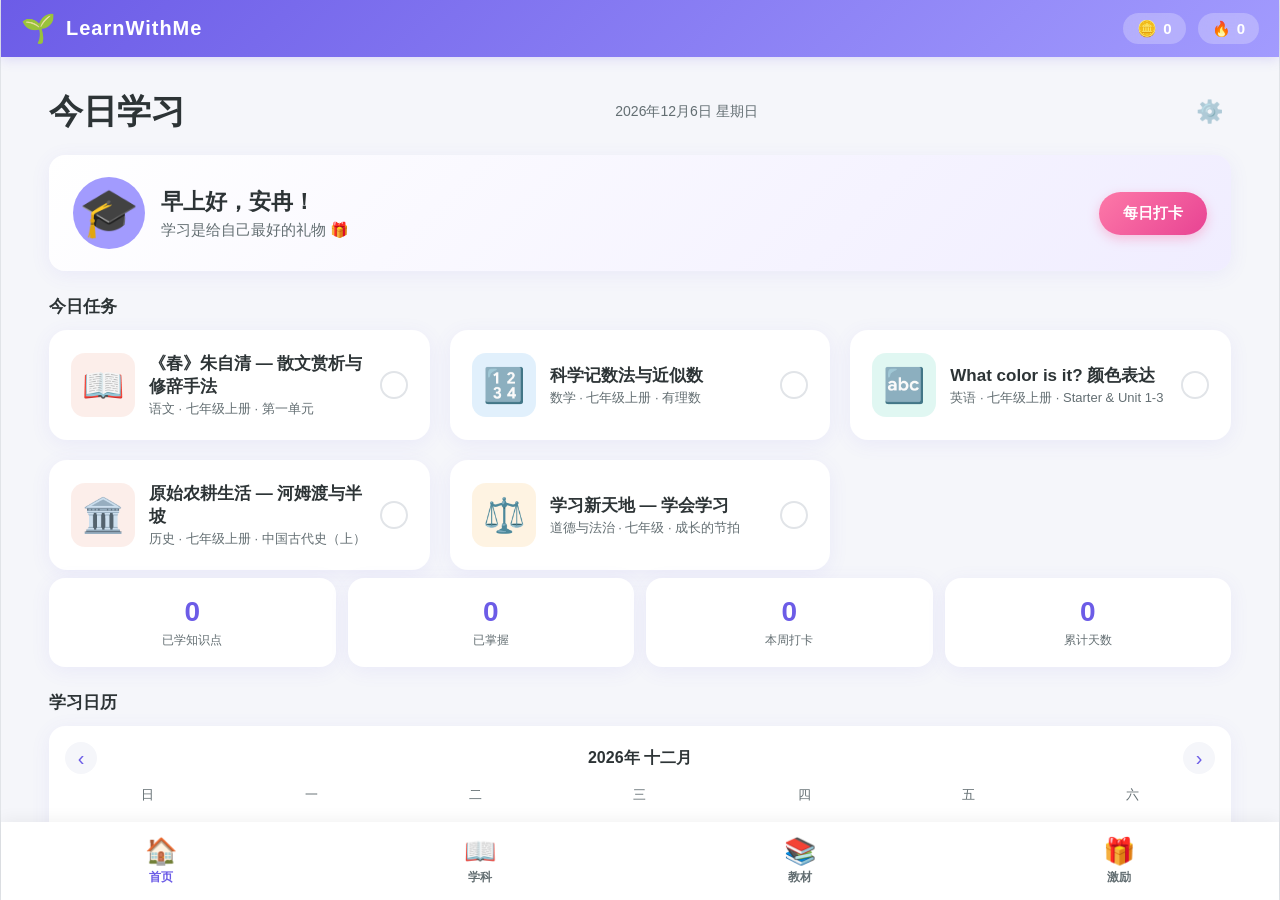
==== LearnWithMe-old/index.html @ 3768fee3 "feat: 复制 LearnWithMe-old 项目内容 Co-authored-by: traeagent <traeagent@users.noreply.github.com>" ====
<!DOCTYPE html>
<html lang="zh-CN">
<head>
  <meta charset="UTF-8">
  <meta name="viewport" content="width=device-width, initial-scale=1.0, maximum-scale=1.0, user-scalable=no, viewport-fit=cover">
  <meta name="apple-mobile-web-app-capable" content="yes">
  <meta name="apple-mobile-web-app-status-bar-style" content="default">
  <meta name="apple-mobile-web-app-title" content="LearnWithMe">
  <meta name="theme-color" content="#6C5CE7">
  <link rel="manifest" href="manifest.json">
  <link rel="apple-touch-icon" href="icons/icon-192.png">
  <link rel="icon" href="icons/icon-192.png">
  <title>LearnWithMe</title>
  <link rel="stylesheet" href="css/style.css?v=20260909k">
  <!-- PDF.js for textbook PDF processing（本地化，支持 iPad 离线运行）-->
  <script src="libs/pdf.min.js"></script>
  <!-- pdf-lib for adding bookmarks to PDFs -->
  <script src="libs/pdf-lib.min.js"></script>
</head>
<body>
  <div id="app">
    <!-- Top Status Bar -->
    <header class="topbar">
      <div class="topbar-left">
        <div class="app-logo">🌱</div>
        <div class="app-title">LearnWithMe</div>
      </div>
      <div class="topbar-right">
        <div class="points-badge" id="pointsBadge" title="当前积分">
          <span class="coin-icon">🪙</span>
          <span id="pointsValue">0</span>
        </div>
        <div class="streak-badge" id="streakBadge" title="连续打卡天数">
          <span>🔥</span>
          <span id="streakValue">0</span>
        </div>
      </div>
    </header>

    <!-- Main Content -->
    <main class="content">
      <!-- ===== Dashboard Page ===== -->
      <section class="page active" id="page-dashboard">
        <div class="page-header">
          <h1>今日学习</h1>
          <div class="date-text" id="todayDate"></div>
          <button class="header-settings-btn" onclick="navigate('settings')" title="设置">⚙️</button>
        </div>

        <!-- Greeting & daily quote -->
        <div class="greeting-card">
          <div class="greeting-avatar">🎓</div>
          <div class="greeting-text">
            <div class="greeting-title" id="greetingTitle">早上好，安冉！</div>
            <div class="greeting-sub" id="dailyQuote">今天也要加油哦～</div>
          </div>
          <button class="btn-checkin" id="btnDailyCheckin">每日打卡</button>
        </div>

        <!-- Today's tasks -->
        <div class="section-title">今日任务</div>
        <div class="tasks-grid" id="todayTasks"></div>

        <!-- Stats row -->
        <div class="stats-row">
          <div class="stat-card">
            <div class="stat-num" id="statLearned">0</div>
            <div class="stat-label">已学知识点</div>
          </div>
          <div class="stat-card">
            <div class="stat-num" id="statMastered">0</div>
            <div class="stat-label">已掌握</div>
          </div>
          <div class="stat-card">
            <div class="stat-num" id="statThisWeek">0</div>
            <div class="stat-label">本周打卡</div>
          </div>
          <div class="stat-card">
            <div class="stat-num" id="statDays">0</div>
            <div class="stat-label">累计天数</div>
          </div>
        </div>

        <!-- Calendar -->
        <div class="section-title">学习日历</div>
        <div class="calendar-card">
          <div class="calendar-header">
            <button class="cal-nav" id="calPrev">‹</button>
            <div class="cal-title" id="calTitle"></div>
            <button class="cal-nav" id="calNext">›</button>
          </div>
          <div class="calendar-weekdays">
            <div>日</div><div>一</div><div>二</div><div>三</div><div>四</div><div>五</div><div>六</div>
          </div>
          <div class="calendar-grid" id="calendarGrid"></div>
        </div>
      </section>

      <!-- ===== Subjects Page ===== -->
      <section class="page" id="page-subjects">
        <div class="page-header">
          <h1>学科学习</h1>
          <div class="page-sub">人教版 · 初中</div>
        </div>
        <div class="subjects-grid" id="subjectsGrid"></div>
      </section>

      <!-- ===== Subject Detail Page ===== -->
      <section class="page" id="page-subject-detail">
        <div class="page-header">
          <button class="back-btn" onclick="navigate('subjects')">‹ 返回</button>
          <h1 id="subjectDetailTitle"></h1>
        </div>
        <div class="subject-progress">
          <div class="progress-bar"><div class="progress-fill" id="subjectProgressFill"></div></div>
          <div class="progress-text" id="subjectProgressText">0 / 0</div>
        </div>
        <div class="knowledge-list" id="knowledgeList"></div>
      </section>

      <!-- ===== Learning Detail Page ===== -->
      <section class="page" id="page-learn">
        <div class="page-header">
          <button class="back-btn" onclick="navigate('subject-detail')">‹ 返回</button>
          <h1 id="learnTitle">知识点学习</h1>
        </div>
        <div class="learn-subject-tag" id="learnSubjectTag"></div>

        <!-- Section Tabs -->
        <div class="learn-tabs" id="learnTabs">
          <button class="learn-tab active" data-section="summary">📝 知识总结</button>
          <button class="learn-tab" data-section="keypoints">🔑 核心要点</button>
          <button class="learn-tab" data-section="textbook">📖 教材内容</button>
          <button class="learn-tab" data-section="exercise">🏅 中考真题</button>
          <button class="learn-tab" data-section="video">🎬 教学视频</button>
        </div>

        <!-- Section Contents -->
        <div class="learn-section active" id="learn-section-summary">
          <div class="learn-card" id="learnSummary"></div>
        </div>

        <div class="learn-section" id="learn-section-keypoints">
          <div class="learn-card" id="learnKeyPoints"></div>
        </div>

        <div class="learn-section" id="learn-section-textbook">
          <div class="learn-card" id="learnTextbook"></div>
        </div>

        <div class="learn-section" id="learn-section-video">
          <div class="learn-card" id="learnVideo"></div>
        </div>

        <div class="learn-section" id="learn-section-exercise">
          <div class="learn-card" id="learnExercise"></div>
        </div>

        <!-- Bottom Action Bar -->
        <div class="learn-action-bar">
          <button class="btn-secondary" onclick="navigate('subject-detail')">返回列表</button>
          <button class="btn-primary" id="learnMarkBtn" onclick="markLearnedFromPage()">标记已学 (+5🪙)</button>
        </div>
      </section>

      <!-- ===== Rewards Page (merged with Wishlist) ===== -->
      <section class="page" id="page-rewards">
        <div class="page-header">
          <h1>激励中心</h1>
          <div class="page-sub">努力就会有回报</div>
        </div>

        <div class="rewards-tabs">
          <button class="tab-btn active" data-tab="positive">🎉 正向激励</button>
          <button class="tab-btn" data-tab="negative">⚖️ 负向惩罚</button>
          <button class="tab-btn" data-tab="wishlist">🌟 心愿清单</button>
        </div>

        <div class="tab-content active" id="tab-positive">
          <div class="section-title">奖励规则</div>
          <div class="rules-list" id="positiveRules"></div>
          <div class="section-title">获得记录</div>
          <div class="records-list" id="rewardRecords"></div>
        </div>

        <div class="tab-content" id="tab-negative">
          <div class="section-title">惩罚规则</div>
          <div class="rules-list" id="negativeRules"></div>
          <div class="section-title">惩罚记录</div>
          <div class="records-list" id="punishRecords"></div>
        </div>

        <div class="tab-content" id="tab-wishlist">
          <div class="wish-summary">
            <div class="wish-points">可用积分：<span id="wishPoints">0</span> 🪙</div>
            <button class="btn-add" id="btnAddWish">+ 添加心愿</button>
          </div>
          <div class="wishlist-grid" id="wishlistGrid"></div>
        </div>
      </section>

      <!-- ===== Textbooks Page ===== -->
      <section class="page" id="page-textbooks">
        <div class="page-header">
          <h1>教材管理</h1>
          <div class="page-sub">上传人教版教材 PDF，自动整理知识点</div>
        </div>

        <div class="upload-zone" id="uploadZone">
          <div class="upload-icon">📚</div>
          <div class="upload-text">点击或拖拽上传教材 PDF</div>
          <div class="upload-hint">支持人教版初中各科教材</div>
          <input type="file" id="pdfInput" accept="application/pdf" hidden>
          <button class="btn-primary" onclick="document.getElementById('pdfInput').click()">选择文件</button>
        </div>

        <div class="section-title">我的教材</div>
        <div class="textbooks-list" id="textbooksList"></div>

        <div class="ocr-note">
          <p>💡 提示：对于扫描版 PDF，可使用 OCR 识别。当前 demo 支持文本型 PDF 自动提取章节知识点。</p>
        </div>
      </section>

      <!-- ===== Settings Page ===== -->
      <section class="page" id="page-settings">
        <div class="page-header">
          <h1>设置</h1>
        </div>
        <div class="settings-list">
          <div class="setting-item">
            <div class="setting-info">
              <div class="setting-name">孩子昵称</div>
              <div class="setting-desc">显示在首页的称呼</div>
            </div>
            <input type="text" class="setting-input" id="settingNickname" placeholder="安冉">
          </div>
          <div class="setting-item">
            <div class="setting-info">
              <div class="setting-name">当前年级</div>
              <div class="setting-desc">仅展示该年级的学科与单元（按 PDF 教材目录）</div>
            </div>
            <select class="setting-input" id="settingGrade">
              <option value="七年级上">七年级上学期</option>
              <option value="七年级下">七年级下学期</option>
              <option value="八年级上">八年级上学期</option>
              <option value="八年级下">八年级下学期</option>
              <option value="九年级上">九年级上学期</option>
              <option value="九年级下">九年级下学期</option>
            </select>
          </div>
          <div class="setting-item">
            <div class="setting-info">
              <div class="setting-name">每日目标</div>
              <div class="setting-desc">每天学习的知识点数量</div>
            </div>
            <input type="number" class="setting-input" id="settingDailyGoal" min="1" max="20" value="3">
          </div>
          <div class="setting-item">
            <div class="setting-info">
              <div class="setting-name">重置数据</div>
              <div class="setting-desc">清空所有学习记录与积分</div>
            </div>
            <button class="btn-danger" id="btnReset">重置</button>
          </div>
          <div class="setting-item">
            <div class="setting-info">
              <div class="setting-name">导出数据</div>
              <div class="setting-desc">导出学习记录为 JSON</div>
            </div>
            <button class="btn-secondary" id="btnExport">导出</button>
          </div>
        </div>
      </section>
    </main>

    <!-- Bottom Tab Bar -->
    <nav class="tabbar">
      <button class="tab-item active" data-page="dashboard">
        <div class="tab-icon">🏠</div>
        <div class="tab-label">首页</div>
      </button>
      <button class="tab-item" data-page="subjects">
        <div class="tab-icon">📖</div>
        <div class="tab-label">学科</div>
      </button>
      <button class="tab-item" data-page="textbooks">
        <div class="tab-icon">📚</div>
        <div class="tab-label">教材</div>
      </button>
      <button class="tab-item" data-page="rewards">
        <div class="tab-icon">🎁</div>
        <div class="tab-label">激励</div>
      </button>
    </nav>
  </div>

  <!-- Knowledge Point Modal -->
  <div class="modal" id="knowledgeModal">
    <div class="modal-content">
      <div class="modal-header">
        <h3 id="kpTitle">知识点</h3>
        <button class="modal-close" onclick="closeModal()">✕</button>
      </div>
      <div class="modal-body" id="kpBody"></div>
      <div class="modal-footer">
        <button class="btn-secondary" onclick="closeModal()">稍后再学</button>
        <button class="btn-primary" id="btnMarkLearned">标记已学 (+5🪙)</button>
      </div>
    </div>
  </div>

  <!-- Wish Modal -->
  <div class="modal" id="wishModal">
    <div class="modal-content">
      <div class="modal-header">
        <h3>添加心愿</h3>
        <button class="modal-close" onclick="closeWishModal()">✕</button>
      </div>
      <div class="modal-body">
        <label class="form-label">心愿名称</label>
        <input type="text" class="form-input" id="wishName" placeholder="例如：乐高积木">
        <label class="form-label">所需积分</label>
        <input type="number" class="form-input" id="wishCost" min="1" placeholder="例如：100">
        <label class="form-label">图标（选一个表情）</label>
        <div class="emoji-picker" id="emojiPicker">
          <span>🎮</span><span>📚</span><span>🎨</span><span>⚽</span><span>🍦</span>
          <span>🚗</span><span>🎒</span><span>🎵</span><span>🧸</span><span>🏆</span>
        </div>
      </div>
      <div class="modal-footer">
        <button class="btn-secondary" onclick="closeWishModal()">取消</button>
        <button class="btn-primary" onclick="saveWish()">保存心愿</button>
      </div>
    </div>
  </div>

  <!-- PDF Processing Modal -->
  <div class="modal" id="pdfModal">
    <div class="modal-content">
      <div class="modal-header">
        <h3>教材处理中</h3>
      </div>
      <div class="modal-body">
        <div class="pdf-progress">
          <div class="pdf-icon">📄</div>
          <div class="pdf-status" id="pdfStatus">正在读取 PDF...</div>
          <div class="progress-bar"><div class="progress-fill" id="pdfProgressFill" style="width:0%"></div></div>
        </div>
        <div class="pdf-extracted" id="pdfExtracted" hidden>
          <div class="section-title">提取的章节</div>
          <div id="pdfChapters"></div>
        </div>
      </div>
      <div class="modal-footer">
        <button class="btn-secondary" id="btnPdfCancel" onclick="closePdfModal()">取消</button>
        <button class="btn-primary" id="btnPdfSave" onclick="saveTextbook()" disabled>保存到教材</button>
      </div>
    </div>
  </div>

  <!-- 确认弹窗（移动端友好） -->
  <div class="modal" id="confirmModal">
    <div class="modal-content" style="max-width:320px;">
      <div class="modal-body" style="padding:24px 20px; text-align:center;">
        <div id="confirmMsg" style="font-size:15px; color:var(--text); line-height:1.6; margin-bottom:20px;">确定要执行此操作吗？</div>
        <div style="display:flex; gap:12px;">
          <button class="btn-secondary" style="flex:1; padding:12px;" id="confirmCancel">取消</button>
          <button class="btn-primary" style="flex:1; padding:12px; background:#e74c3c;" id="confirmOk">确定</button>
        </div>
      </div>
    </div>
  </div>

  <!-- Toast -->
  <div class="toast" id="toast"></div>

  <script src="js/data.js?v=20260909k"></script>
  <script src="js/learning.js?v=20260909k"></script>
  <script src="js/storage.js?v=20260909k"></script>
  <script src="js/app.js?v=20260909k"></script>
  <script>
    if ('serviceWorker' in navigator) {
      navigator.serviceWorker.register('sw.js?v=20260909k').then(reg => {
        // 检查是否有新版本的 Service Worker
        reg.addEventListener('updatefound', () => {
          const newWorker = reg.installing;
          newWorker.addEventListener('statechange', () => {
            if (newWorker.state === 'installed' && navigator.serviceWorker.controller) {
              // 有新版本，立即激活并刷新
              newWorker.postMessage({ action: 'skipWaiting' });
              location.reload();
            }
          });
        });
        // 每次加载都检查更新
        reg.update();
      }).catch(() => {});
    }
  </script>
</body>
</html>
---- LearnWithMe-old/css/style.css ----
/* ===== LearnWithMe - 样式 ===== */
:root {
  --primary: #6C5CE7;
  --primary-light: #A29BFE;
  --primary-dark: #5546C9;
  --secondary: #FD79A8;
  --accent: #00B894;
  --warning: #FDCB6E;
  --danger: #E17055;
  --bg: #F5F6FA;
  --card: #FFFFFF;
  --text: #2D3436;
  --text-light: #636E72;
  --border: #E1E4E8;
  --radius: 16px;
  --shadow: 0 4px 20px rgba(108, 92, 231, 0.08);
  --shadow-hover: 0 8px 30px rgba(108, 92, 231, 0.15);
  --safe-top: env(safe-area-inset-top, 0px);
  --safe-bottom: env(safe-area-inset-bottom, 0px);
}

* {
  margin: 0;
  padding: 0;
  box-sizing: border-box;
  -webkit-tap-highlight-color: transparent;
}

html, body {
  height: 100%;
  font-family: -apple-system, BlinkMacSystemFont, "PingFang SC", "Helvetica Neue", "Microsoft YaHei", sans-serif;
  background: var(--bg);
  color: var(--text);
  font-size: 16px;
  overflow: hidden;
}

#app {
  display: flex;
  flex-direction: column;
  height: 100vh;
  height: 100dvh;
  max-width: 1024px;
  margin: 0 auto;
  background: var(--bg);
  /* iPad 等大屏设备：放宽最大宽度以充分利用屏幕空间 */
}
@media (min-width: 768px) {
  #app {
    max-width: 100%;
  }
}
/* iPad 横屏(1024px+)进一步放宽 */
@media (min-width: 1024px) and (orientation: landscape) {
  #app {
    max-width: 1280px;
    margin: 0 auto;
    border-left: 1px solid var(--border);
    border-right: 1px solid var(--border);
  }
}

/* ===== Top Bar ===== */
.topbar {
  display: flex;
  align-items: center;
  justify-content: space-between;
  padding: calc(var(--safe-top) + 12px) 20px 12px;
  background: linear-gradient(135deg, var(--primary), var(--primary-light));
  color: white;
  box-shadow: 0 2px 12px rgba(108, 92, 231, 0.2);
  flex-shrink: 0;
}

.topbar-left {
  display: flex;
  align-items: center;
  gap: 10px;
}

.app-logo {
  font-size: 28px;
}

.app-title {
  font-size: 20px;
  font-weight: 700;
  letter-spacing: 1px;
}

.topbar-right {
  display: flex;
  gap: 12px;
}

.points-badge, .streak-badge {
  display: flex;
  align-items: center;
  gap: 6px;
  background: rgba(255, 255, 255, 0.25);
  padding: 6px 14px;
  border-radius: 20px;
  font-weight: 600;
  font-size: 15px;
  backdrop-filter: blur(10px);
}

.coin-icon {
  font-size: 16px;
}

/* ===== Content ===== */
.content {
  flex: 1;
  overflow-y: auto;
  -webkit-overflow-scrolling: touch;
  padding: 20px;
}

.page {
  display: none;
  animation: fadeIn 0.3s ease;
}

.page.active {
  display: block;
}

@keyframes fadeIn {
  from { opacity: 0; transform: translateY(8px); }
  to { opacity: 1; transform: translateY(0); }
}

.page-header {
  display: flex;
  align-items: center;
  justify-content: space-between;
  margin-bottom: 20px;
}

.page-header h1 {
  font-size: 28px;
  font-weight: 800;
  color: var(--text);
}

.page-sub {
  color: var(--text-light);
  font-size: 14px;
}

.date-text {
  color: var(--text-light);
  font-size: 14px;
}

.header-settings-btn {
  background: none;
  border: none;
  font-size: 22px;
  cursor: pointer;
  padding: 4px 8px;
  line-height: 1;
  opacity: 0.6;
  transition: opacity 0.2s;
}
.header-settings-btn:active { opacity: 1; }

.back-btn {
  background: none;
  border: none;
  color: var(--primary);
  font-size: 16px;
  font-weight: 600;
  cursor: pointer;
  padding: 6px 12px;
  border-radius: 8px;
}

.back-btn:hover {
  background: rgba(108, 92, 231, 0.1);
}

/* ===== Greeting Card ===== */
.greeting-card {
  display: flex;
  align-items: center;
  gap: 16px;
  background: linear-gradient(135deg, #FFF 0%, #F0EDFF 100%);
  padding: 20px;
  border-radius: var(--radius);
  box-shadow: var(--shadow);
  margin-bottom: 24px;
}

.greeting-avatar {
  font-size: 48px;
  width: 72px;
  height: 72px;
  display: flex;
  align-items: center;
  justify-content: center;
  background: var(--primary-light);
  border-radius: 50%;
}

.greeting-text {
  flex: 1;
}

.greeting-title {
  font-size: 20px;
  font-weight: 700;
  margin-bottom: 4px;
}

.greeting-sub {
  color: var(--text-light);
  font-size: 14px;
}

.btn-checkin {
  background: linear-gradient(135deg, var(--secondary), #E84393);
  color: white;
  border: none;
  padding: 12px 24px;
  border-radius: 24px;
  font-size: 15px;
  font-weight: 600;
  cursor: pointer;
  box-shadow: 0 4px 12px rgba(253, 121, 168, 0.4);
  transition: transform 0.2s;
}

.btn-checkin:hover {
  transform: translateY(-2px);
}

.btn-checkin.done {
  background: var(--accent);
  box-shadow: 0 4px 12px rgba(0, 184, 148, 0.4);
}

/* ===== Section Title ===== */
.section-title {
  font-size: 17px;
  font-weight: 700;
  margin: 24px 0 12px;
  color: var(--text);
  display: flex;
  align-items: center;
  gap: 8px;
}

/* ===== Tasks Grid ===== */
.tasks-grid {
  display: grid;
  grid-template-columns: repeat(auto-fill, minmax(280px, 1fr));
  gap: 14px;
}

.task-card {
  display: flex;
  align-items: center;
  gap: 14px;
  background: var(--card);
  padding: 16px;
  border-radius: var(--radius);
  box-shadow: var(--shadow);
  cursor: pointer;
  transition: all 0.2s;
  border: 2px solid transparent;
}

.task-card:hover {
  transform: translateY(-2px);
  box-shadow: var(--shadow-hover);
}

.task-card.done {
  border-color: var(--accent);
  background: #E8F8F3;
}

.task-icon {
  font-size: 32px;
  width: 56px;
  height: 56px;
  display: flex;
  align-items: center;
  justify-content: center;
  background: #F0EDFF;
  border-radius: 14px;
}

.task-info {
  flex: 1;
}

.task-name {
  font-weight: 600;
  font-size: 16px;
  margin-bottom: 2px;
}

.task-sub {
  color: var(--text-light);
  font-size: 13px;
}

.task-check {
  width: 28px;
  height: 28px;
  border-radius: 50%;
  border: 2px solid var(--border);
  display: flex;
  align-items: center;
  justify-content: center;
  font-size: 16px;
  color: white;
}

.task-card.done .task-check {
  background: var(--accent);
  border-color: var(--accent);
}

/* ===== Stats Row ===== */
.stats-row {
  display: grid;
  grid-template-columns: repeat(4, 1fr);
  gap: 12px;
  margin-top: 8px;
}

.stat-card {
  background: var(--card);
  padding: 18px 12px;
  border-radius: var(--radius);
  box-shadow: var(--shadow);
  text-align: center;
}

.stat-num {
  font-size: 28px;
  font-weight: 800;
  color: var(--primary);
  margin-bottom: 4px;
}

.stat-label {
  font-size: 12px;
  color: var(--text-light);
}

/* ===== Calendar ===== */
.calendar-card {
  background: var(--card);
  border-radius: var(--radius);
  box-shadow: var(--shadow);
  padding: 16px;
}

.calendar-header {
  display: flex;
  align-items: center;
  justify-content: space-between;
  margin-bottom: 12px;
}

.cal-title {
  font-weight: 700;
  font-size: 16px;
}

.cal-nav {
  background: var(--bg);
  border: none;
  width: 32px;
  height: 32px;
  border-radius: 50%;
  font-size: 20px;
  cursor: pointer;
  color: var(--primary);
}

.calendar-weekdays {
  display: grid;
  grid-template-columns: repeat(7, 1fr);
  text-align: center;
  font-size: 13px;
  color: var(--text-light);
  margin-bottom: 8px;
}

.calendar-grid {
  display: grid;
  grid-template-columns: repeat(7, 1fr);
  gap: 4px;
}

.cal-day {
  aspect-ratio: 1;
  display: flex;
  align-items: center;
  justify-content: center;
  border-radius: 10px;
  font-size: 14px;
  cursor: pointer;
  position: relative;
}

.cal-day.empty {
  cursor: default;
}

.cal-day.checked {
  background: linear-gradient(135deg, var(--accent), #55EFC4);
  color: white;
  font-weight: 700;
}

.cal-day.today {
  border: 2px solid var(--primary);
}

.cal-day.has-task {
  background: #FFF3E0;
}

/* ===== Subjects Grid ===== */
.subjects-grid {
  display: grid;
  /* 默认两列：手机/iPad/横屏统一保持 2 个学科一行
     极窄屏（<360px）回退 1 列避免卡片过挤 */
  grid-template-columns: repeat(2, 1fr);
  gap: 16px;
}
@media (max-width: 359px) {
  .subjects-grid {
    grid-template-columns: 1fr;
  }
}

.subject-card {
  background: var(--card);
  border-radius: var(--radius);
  box-shadow: var(--shadow);
  padding: 20px;
  cursor: pointer;
  transition: all 0.2s;
  border-top: 4px solid;
}

.subject-card:hover {
  transform: translateY(-3px);
  box-shadow: var(--shadow-hover);
}

.subject-icon {
  font-size: 40px;
  margin-bottom: 12px;
}

.subject-name {
  font-size: 18px;
  font-weight: 700;
  margin-bottom: 4px;
}

.subject-desc {
  color: var(--text-light);
  font-size: 13px;
  margin-bottom: 12px;
}

.subject-progress-mini {
  height: 6px;
  background: var(--border);
  border-radius: 3px;
  overflow: hidden;
}

.subject-progress-mini .fill {
  height: 100%;
  border-radius: 3px;
  transition: width 0.5s;
}

.subject-progress-text {
  font-size: 12px;
  color: var(--text-light);
  margin-top: 6px;
}

/* ===== Subject Detail ===== */
.subject-progress {
  display: flex;
  align-items: center;
  gap: 16px;
  margin-bottom: 20px;
}

.progress-bar {
  flex: 1;
  height: 12px;
  background: var(--border);
  border-radius: 6px;
  overflow: hidden;
}

.progress-fill {
  height: 100%;
  background: linear-gradient(90deg, var(--primary), var(--primary-light));
  border-radius: 6px;
  transition: width 0.5s;
}

.progress-text {
  font-weight: 600;
  color: var(--primary);
  white-space: nowrap;
}

.knowledge-list {
  display: flex;
  flex-direction: column;
  gap: 10px;
}

.kp-item {
  display: flex;
  align-items: center;
  gap: 14px;
  background: var(--card);
  padding: 16px;
  border-radius: 12px;
  box-shadow: var(--shadow);
  cursor: pointer;
  transition: all 0.2s;
  border-left: 4px solid var(--primary);
}

.kp-item:hover {
  transform: translateX(4px);
}

.kp-item.learned {
  background: #E8F8F3;
  border-left-color: var(--accent);
}

.kp-status {
  width: 28px;
  height: 28px;
  border-radius: 50%;
  border: 2px solid var(--border);
  display: flex;
  align-items: center;
  justify-content: center;
  flex-shrink: 0;
  color: white;
}

.kp-item.learned .kp-status {
  background: var(--accent);
  border-color: var(--accent);
}

.kp-info {
  flex: 1;
}

.kp-title {
  font-weight: 600;
  font-size: 15px;
  margin-bottom: 2px;
}

.kp-chapter {
  font-size: 12px;
  color: var(--text-light);
}

.kp-action {
  color: var(--primary);
  font-size: 13px;
  font-weight: 600;
}

.kp-item.learned .kp-action {
  color: var(--accent);
}

/* ===== Rewards Tabs ===== */
.rewards-tabs {
  display: flex;
  gap: 8px;
  margin-bottom: 16px;
  background: var(--card);
  padding: 6px;
  border-radius: 14px;
  box-shadow: var(--shadow);
}

.tab-btn {
  flex: 1;
  background: none;
  border: none;
  padding: 12px;
  border-radius: 10px;
  font-size: 15px;
  font-weight: 600;
  cursor: pointer;
  color: var(--text-light);
  transition: all 0.2s;
}

.tab-btn.active {
  background: var(--primary);
  color: white;
}

.tab-content {
  display: none;
}

.tab-content.active {
  display: block;
}

/* ===== Rules & Records ===== */
.rules-list {
  display: flex;
  flex-direction: column;
  gap: 10px;
}

.rule-item {
  display: flex;
  align-items: center;
  gap: 14px;
  background: var(--card);
  padding: 14px 16px;
  border-radius: 12px;
  box-shadow: var(--shadow);
}

.rule-icon {
  font-size: 24px;
  width: 44px;
  height: 44px;
  display: flex;
  align-items: center;
  justify-content: center;
  background: #F0EDFF;
  border-radius: 12px;
}

.rule-info {
  flex: 1;
}

.rule-name {
  font-weight: 600;
  font-size: 15px;
}

.rule-desc {
  font-size: 12px;
  color: var(--text-light);
}

.rule-value {
  font-weight: 700;
  font-size: 16px;
}

.rule-value.positive {
  color: var(--accent);
}

.rule-value.negative {
  color: var(--danger);
}

.records-list {
  display: flex;
  flex-direction: column;
  gap: 8px;
}

.record-item {
  display: flex;
  align-items: center;
  justify-content: space-between;
  background: var(--card);
  padding: 12px 16px;
  border-radius: 10px;
  box-shadow: var(--shadow);
}

.record-left {
  display: flex;
  align-items: center;
  gap: 10px;
}

.record-icon {
  font-size: 18px;
}

.record-name {
  font-size: 14px;
  font-weight: 500;
}

.record-time {
  font-size: 12px;
  color: var(--text-light);
}

.record-value {
  font-weight: 700;
}

.record-value.positive {
  color: var(--accent);
}

.record-value.negative {
  color: var(--danger);
}

/* ===== Wishlist ===== */
.btn-add {
  background: var(--primary);
  color: white;
  border: none;
  padding: 10px 18px;
  border-radius: 12px;
  font-size: 14px;
  font-weight: 600;
  cursor: pointer;
}

.wish-summary {
  background: linear-gradient(135deg, var(--warning), #F39C12);
  padding: 16px 20px;
  border-radius: var(--radius);
  margin-bottom: 16px;
  display: flex;
  align-items: center;
  justify-content: space-between;
}

.wish-points {
  color: white;
  font-size: 18px;
  font-weight: 700;
}

.wishlist-grid {
  display: grid;
  grid-template-columns: repeat(auto-fill, minmax(260px, 1fr));
  gap: 14px;
}

.wish-card {
  background: var(--card);
  border-radius: var(--radius);
  box-shadow: var(--shadow);
  padding: 20px;
  text-align: center;
  transition: all 0.2s;
}

.wish-card:hover {
  transform: translateY(-2px);
}

.wish-card.granted {
  background: #E8F8F3;
}

.wish-icon {
  font-size: 48px;
  margin-bottom: 10px;
}

.wish-name {
  font-size: 17px;
  font-weight: 700;
  margin-bottom: 6px;
}

.wish-cost {
  font-size: 14px;
  color: var(--primary);
  font-weight: 600;
  margin-bottom: 12px;
}

.wish-actions {
  display: flex;
  gap: 8px;
}

.wish-btn {
  flex: 1;
  padding: 8px;
  border-radius: 8px;
  border: none;
  font-size: 13px;
  font-weight: 600;
  cursor: pointer;
}

.wish-btn.redeem {
  background: var(--accent);
  color: white;
}

.wish-btn.redeem:disabled {
  background: var(--border);
  color: var(--text-light);
  cursor: not-allowed;
}

.wish-btn.delete {
  background: #FDEDEC;
  color: var(--danger);
}

.wish-status {
  font-size: 13px;
  color: var(--accent);
  font-weight: 600;
}

/* ===== Textbooks ===== */
.upload-zone {
  background: var(--card);
  border: 2px dashed var(--primary-light);
  border-radius: var(--radius);
  padding: 40px 20px;
  text-align: center;
  cursor: pointer;
  transition: all 0.2s;
}

.upload-zone:hover, .upload-zone.drag {
  background: #F0EDFF;
  border-color: var(--primary);
}

.upload-icon {
  font-size: 56px;
  margin-bottom: 12px;
}

.upload-text {
  font-size: 17px;
  font-weight: 600;
  margin-bottom: 4px;
}

.upload-hint {
  font-size: 13px;
  color: var(--text-light);
  margin-bottom: 16px;
}

.btn-primary {
  background: var(--primary);
  color: white;
  border: none;
  padding: 12px 28px;
  border-radius: 12px;
  font-size: 15px;
  font-weight: 600;
  cursor: pointer;
  transition: all 0.2s;
}

.btn-primary:hover {
  background: var(--primary-dark);
}

.btn-primary:disabled {
  background: var(--border);
  cursor: not-allowed;
}

.btn-secondary {
  background: var(--bg);
  color: var(--text);
  border: none;
  padding: 12px 28px;
  border-radius: 12px;
  font-size: 15px;
  font-weight: 600;
  cursor: pointer;
}

.btn-danger {
  background: var(--danger);
  color: white;
  border: none;
  padding: 10px 18px;
  border-radius: 10px;
  font-size: 14px;
  font-weight: 600;
  cursor: pointer;
}

.textbooks-list {
  display: flex;
  flex-direction: column;
  gap: 10px;
}

.textbook-item {
  display: flex;
  align-items: center;
  gap: 14px;
  background: var(--card);
  padding: 16px;
  border-radius: 12px;
  box-shadow: var(--shadow);
}

.textbook-icon {
  font-size: 32px;
}

.textbook-info {
  flex: 1;
}

.textbook-name {
  font-weight: 600;
  font-size: 15px;
  margin-bottom: 2px;
}

.textbook-meta {
  font-size: 12px;
  color: var(--text-light);
}

.textbook-action {
  background: var(--accent);
  color: white;
  border: none;
  padding: 8px 16px;
  border-radius: 8px;
  font-size: 13px;
  font-weight: 600;
  cursor: pointer;
}

.ocr-note {
  margin-top: 20px;
  padding: 14px 16px;
  background: #FFF8E1;
  border-radius: 12px;
  font-size: 13px;
  color: #F39C12;
  line-height: 1.6;
}

/* ===== Settings ===== */
.settings-list {
  display: flex;
  flex-direction: column;
  gap: 10px;
}

.setting-item {
  display: flex;
  align-items: center;
  gap: 16px;
  background: var(--card);
  padding: 16px;
  border-radius: 12px;
  box-shadow: var(--shadow);
}

.setting-info {
  flex: 1;
}

.setting-name {
  font-weight: 600;
  font-size: 15px;
}

.setting-desc {
  font-size: 12px;
  color: var(--text-light);
  margin-top: 2px;
}

.setting-input {
  padding: 8px 12px;
  border: 1px solid var(--border);
  border-radius: 8px;
  font-size: 15px;
  width: 120px;
  text-align: center;
}

/* ===== Bottom Tab Bar ===== */
.tabbar {
  display: flex;
  background: var(--card);
  box-shadow: 0 -2px 16px rgba(0, 0, 0, 0.06);
  padding-bottom: var(--safe-bottom);
  flex-shrink: 0;
}

.tab-item {
  flex: 1;
  background: none;
  border: none;
  padding: 10px 4px;
  cursor: pointer;
  display: flex;
  flex-direction: column;
  align-items: center;
  gap: 2px;
  color: var(--text-light);
  transition: color 0.2s;
}

.tab-item.active {
  color: var(--primary);
}

.tab-icon {
  font-size: 22px;
}

.tab-label {
  font-size: 11px;
  font-weight: 600;
}

/* ===== Modal ===== */
.modal {
  display: none;
  position: fixed;
  inset: 0;
  background: rgba(0, 0, 0, 0.5);
  z-index: 1000;
  align-items: center;
  justify-content: center;
  padding: 20px;
}

.modal.show {
  display: flex;
  animation: fadeIn 0.2s ease;
}

.modal-content {
  background: var(--card);
  border-radius: var(--radius);
  width: 100%;
  max-width: 500px;
  max-height: 85vh;
  display: flex;
  flex-direction: column;
  animation: slideUp 0.3s ease;
}

/* 宽版弹窗（用于教材阅读器） */
.modal-content.modal-wide {
  max-width: 960px;
}

@keyframes slideUp {
  from { transform: translateY(30px); opacity: 0; }
  to { transform: translateY(0); opacity: 1; }
}

.modal-header {
  display: flex;
  align-items: center;
  justify-content: space-between;
  padding: 20px;
  border-bottom: 1px solid var(--border);
}

.modal-header h3 {
  font-size: 19px;
}

.modal-close {
  background: none;
  border: none;
  font-size: 20px;
  color: var(--text-light);
  cursor: pointer;
  width: 32px;
  height: 32px;
  border-radius: 50%;
}

.modal-close:hover {
  background: var(--bg);
}

.modal-body {
  padding: 20px;
  overflow-y: auto;
  flex: 1;
}

.modal-footer {
  display: flex;
  gap: 12px;
  padding: 16px 20px;
  border-top: 1px solid var(--border);
}

.modal-footer button {
  flex: 1;
}

/* ===== Form ===== */
.form-label {
  display: block;
  font-size: 14px;
  font-weight: 600;
  margin: 12px 0 6px;
}

.form-input {
  width: 100%;
  padding: 12px 14px;
  border: 1px solid var(--border);
  border-radius: 10px;
  font-size: 15px;
}

.form-input:focus {
  outline: none;
  border-color: var(--primary);
}

.emoji-picker {
  display: flex;
  flex-wrap: wrap;
  gap: 8px;
  margin-top: 6px;
}

.emoji-picker span {
  font-size: 24px;
  padding: 8px;
  border-radius: 10px;
  cursor: pointer;
  background: var(--bg);
  transition: all 0.2s;
}

.emoji-picker span:hover, .emoji-picker span.selected {
  background: var(--primary-light);
  transform: scale(1.1);
}

/* ===== PDF Modal ===== */
.pdf-progress {
  text-align: center;
  padding: 20px 0;
}

.pdf-icon {
  font-size: 48px;
  margin-bottom: 12px;
}

.pdf-status {
  font-size: 15px;
  margin-bottom: 16px;
  color: var(--text-light);
}

.pdf-extracted {
  margin-top: 20px;
}

.pdf-chapter-item {
  display: flex;
  align-items: center;
  gap: 10px;
  padding: 10px 12px;
  background: var(--bg);
  border-radius: 8px;
  margin-bottom: 6px;
  font-size: 14px;
}

.pdf-chapter-item .chap-num {
  background: var(--primary);
  color: white;
  padding: 2px 8px;
  border-radius: 6px;
  font-size: 12px;
  font-weight: 700;
}

/* ===== Toast ===== */
.toast {
  position: fixed;
  bottom: calc(var(--safe-bottom) + 80px);
  left: 50%;
  transform: translateX(-50%) translateY(20px);
  background: rgba(45, 52, 54, 0.92);
  color: white;
  padding: 12px 24px;
  border-radius: 12px;
  font-size: 14px;
  font-weight: 500;
  opacity: 0;
  pointer-events: none;
  transition: all 0.3s;
  z-index: 2000;
  white-space: nowrap;
}

.toast.show {
  opacity: 1;
  transform: translateX(-50%) translateY(0);
}

/* ===== Empty State ===== */
.empty-state {
  text-align: center;
  padding: 40px 20px;
  color: var(--text-light);
}

.empty-state .empty-icon {
  font-size: 56px;
  margin-bottom: 12px;
}

/* ===== Learning Detail Page ===== */
.learn-subject-tag {
  margin-bottom: 16px;
}

.learn-tabs {
  display: flex;
  gap: 8px;
  background: var(--card);
  padding: 6px;
  border-radius: 14px;
  box-shadow: var(--shadow);
  margin-bottom: 16px;
  overflow-x: auto;
  -webkit-overflow-scrolling: touch;
}

.learn-tab {
  flex-shrink: 0;
  background: none;
  border: none;
  padding: 10px 14px;
  border-radius: 10px;
  font-size: 14px;
  font-weight: 600;
  cursor: pointer;
  color: var(--text-light);
  transition: all 0.2s;
  white-space: nowrap;
}

.learn-tab.active {
  background: var(--primary);
  color: white;
}

.learn-section {
  display: none;
}

.learn-section.active {
  display: block;
  animation: fadeIn 0.3s ease;
}

.learn-card {
  background: var(--card);
  border-radius: var(--radius);
  box-shadow: var(--shadow);
  padding: 20px;
}

.learn-section-title {
  font-size: 18px;
  font-weight: 700;
  margin-bottom: 16px;
  color: var(--text);
  padding-bottom: 10px;
  border-bottom: 2px solid var(--bg);
}

.learn-text {
  font-size: 15px;
  line-height: 1.9;
  color: var(--text);
}

.keypoint-item {
  display: flex;
  gap: 12px;
  padding: 12px 0;
  border-bottom: 1px solid var(--border);
}

.keypoint-item:last-child {
  border-bottom: none;
}

.kp-num {
  flex-shrink: 0;
  width: 28px;
  height: 28px;
  background: linear-gradient(135deg, var(--primary), var(--primary-light));
  color: white;
  border-radius: 50%;
  display: flex;
  align-items: center;
  justify-content: center;
  font-size: 13px;
  font-weight: 700;
}

.kp-text {
  flex: 1;
  font-size: 15px;
  line-height: 1.7;
  padding-top: 2px;
}

/* ===== 知识总结子板块（纵向 1-N 布局）===== */
.sum-block {
  margin-bottom: 20px;
  padding-bottom: 16px;
  border-bottom: 1px dashed var(--border);
}
.sum-block:last-child {
  border-bottom: none;
  margin-bottom: 0;
  padding-bottom: 0;
}
.sum-block-title {
  display: flex;
  align-items: center;
  gap: 10px;
  font-size: 16px;
  font-weight: 700;
  color: var(--primary);
  margin-bottom: 12px;
}
.sum-num {
  flex-shrink: 0;
  width: 26px;
  height: 26px;
  background: linear-gradient(135deg, var(--primary), var(--primary-light));
  color: white;
  border-radius: 50%;
  display: inline-flex;
  align-items: center;
  justify-content: center;
  font-size: 13px;
  font-weight: 700;
}

/* ===== 生词解释 ===== */
.vocab-item {
  padding: 14px 0;
  border-bottom: 1px solid var(--border);
}
.vocab-item:last-child { border-bottom: none; }
.vocab-head {
  display: flex;
  align-items: baseline;
  gap: 10px;
  margin-bottom: 6px;
  flex-wrap: wrap;
}
.vocab-word {
  font-size: 17px;
  font-weight: 700;
  color: var(--primary);
}
.vocab-pinyin {
  font-size: 13px;
  color: var(--text-light);
  font-style: italic;
}
.vocab-meaning {
  font-size: 14px;
  line-height: 1.7;
  color: var(--text);
}

/* ===== 成语释义 ===== */
.idiom-item {
  padding: 14px 0;
  border-bottom: 1px solid var(--border);
}
.idiom-item:last-child { border-bottom: none; }
.idiom-word {
  font-size: 16px;
  font-weight: 700;
  color: #27ae60;
  margin-bottom: 6px;
}
.idiom-meaning {
  font-size: 14px;
  line-height: 1.7;
  color: var(--text);
}

/* ===== 写作手法 ===== */
.tech-item {
  padding: 14px 0;
  border-bottom: 1px solid var(--border);
}
.tech-item:last-child { border-bottom: none; }
.tech-name {
  font-size: 15px;
  font-weight: 700;
  color: #2980b9;
  margin-bottom: 6px;
}
.tech-desc {
  font-size: 14px;
  line-height: 1.7;
  color: var(--text);
}

/* ===== 修辞手法 ===== */
.rh-item {
  padding: 14px 0;
  border-bottom: 1px solid var(--border);
}
.rh-item:last-child { border-bottom: none; }
.rh-type {
  display: inline-block;
  font-size: 13px;
  font-weight: 700;
  color: white;
  background: linear-gradient(135deg, #e67e22, #f39c12);
  padding: 3px 12px;
  border-radius: 14px;
  margin-bottom: 8px;
}
.rh-example {
  font-size: 14px;
  color: var(--text);
  background: var(--bg);
  padding: 8px 12px;
  border-radius: 8px;
  margin: 6px 0;
  font-style: italic;
  border-left: 3px solid #f39c12;
}
.rh-analysis {
  font-size: 14px;
  line-height: 1.7;
  color: var(--text);
}

/* 教材内容 */
.textbook-ref {
  background: var(--bg);
  border-radius: 12px;
  padding: 16px;
  margin-bottom: 12px;
}

.textbook-ref-name {
  font-weight: 700;
  font-size: 15px;
  margin-bottom: 4px;
}

.textbook-ref-meta {
  font-size: 12px;
  color: var(--text-light);
  margin-bottom: 10px;
}

.chapters-mini {
  display: flex;
  flex-wrap: wrap;
  gap: 6px;
}

.chapter-chip {
  background: white;
  padding: 6px 12px;
  border-radius: 8px;
  font-size: 13px;
  color: var(--text);
  border: 1px solid var(--border);
}

/* 教材章节正文展示 */
.textbook-old-notice {
  background: #FFF8E1;
  border: 1px solid #FFE082;
  color: #8D6E00;
  padding: 10px 14px;
  border-radius: 10px;
  font-size: 13px;
  margin-bottom: 10px;
}

.tb-action-bar {
  display: flex;
  align-items: center;
  gap: 8px;
  margin-bottom: 12px;
  flex-wrap: wrap;
}

.btn-sm {
  padding: 6px 12px;
  font-size: 13px;
  border-radius: 8px;
}

.tb-match-tip {
  font-size: 13px;
  color: var(--accent);
  font-weight: 600;
  margin-left: auto;
}

.tb-match-tip-bar {
  background: #E8F8F3;
  border: 1px solid #B7E4D4;
  color: #00896A;
  padding: 8px 14px;
  border-radius: 10px;
  font-size: 13px;
  font-weight: 600;
  margin-bottom: 12px;
}

/* ===== 双栏阅读器布局（左侧目录 + 右侧正文）===== */
.tb-reader {
  display: flex;
  gap: 0;
  background: white;
  border: 1px solid var(--border);
  border-radius: 14px;
  overflow: hidden;
  min-height: 500px;
}

/* 左侧目录 */
.tb-toc {
  flex-shrink: 0;
  width: 260px;
  background: #FAFAFC;
  border-right: 1px solid var(--border);
  display: flex;
  flex-direction: column;
  max-height: 70vh;
}

.tb-toc-title {
  padding: 14px 16px;
  font-weight: 700;
  font-size: 15px;
  color: var(--text);
  border-bottom: 1px solid var(--border);
  background: white;
  position: sticky;
  top: 0;
  flex-shrink: 0;
}

.tb-toc-list {
  flex: 1;
  overflow-y: auto;
  -webkit-overflow-scrolling: touch;
  padding: 8px;
}

.tb-toc-empty {
  padding: 20px 12px;
  text-align: center;
  font-size: 13px;
  color: var(--text-light);
}

/* 目录编辑器 */
.toc-edit-unit {
  background: #F5F5FA;
  border-radius: 12px;
  padding: 12px;
  margin-bottom: 12px;
  border: 1px solid var(--border);
}

.toc-edit-row {
  display: flex;
  align-items: center;
  gap: 8px;
  margin-bottom: 8px;
}

.toc-edit-label {
  flex-shrink: 0;
  font-size: 12px;
  font-weight: 700;
  color: white;
  padding: 4px 8px;
  border-radius: 6px;
  width: 36px;
  text-align: center;
}

.toc-edit-unit-row .toc-edit-label { background: var(--primary); }
.toc-edit-group-row .toc-edit-label { background: #FF9800; }
.toc-edit-lesson-row .toc-edit-label { background: #4CAF50; }

.toc-edit-input {
  flex: 1;
  min-width: 0;
  padding: 8px 10px;
  border: 1px solid var(--border);
  border-radius: 8px;
  font-size: 14px;
  background: white;
}

.toc-edit-page {
  flex: 0 0 70px;
  width: 70px;
}

.toc-edit-btn {
  flex-shrink: 0;
  width: 32px;
  height: 32px;
  border: none;
  border-radius: 8px;
  cursor: pointer;
  font-size: 16px;
  display: flex;
  align-items: center;
  justify-content: center;
  transition: all 0.15s;
}

.toc-edit-btn.del {
  background: #FFEBEE;
  color: #E53935;
}
.toc-edit-btn.del:hover { background: #E53935; color: white; }

.toc-edit-btn.type {
  background: #E3F2FD;
}
.toc-edit-btn.type:hover { background: #2196F3; }

.toc-edit-add-row {
  display: flex;
  gap: 8px;
  margin-top: 8px;
  padding-left: 44px;
}

.tb-toc-unit-label {
  font-weight: 700;
  font-size: 13px;
  color: var(--primary);
  padding: 10px 10px 6px;
  margin-top: 6px;
}

.tb-toc-group {
  font-size: 12px;
  font-weight: 600;
  color: var(--text-light);
  padding: 8px 12px 4px 22px;
  opacity: 0.8;
  cursor: default;
}

.tb-toc-item {
  display: flex;
  align-items: center;
  justify-content: space-between;
  padding: 10px 12px;
  border-radius: 10px;
  cursor: pointer;
  transition: all 0.15s;
  margin-bottom: 2px;
  gap: 8px;
}

.tb-toc-lesson {
  padding-left: 34px;
}

.tb-toc-sublesson {
  padding-left: 52px;
  font-size: 13px;
  color: var(--text-light);
}

.tb-toc-item:hover {
  background: rgba(108, 92, 231, 0.08);
}

.tb-toc-item.active {
  background: linear-gradient(135deg, var(--primary), var(--primary-light));
  color: white;
  box-shadow: 0 2px 8px rgba(108, 92, 231, 0.3);
}

.tb-toc-text {
  font-size: 14px;
  line-height: 1.4;
  overflow: hidden;
  text-overflow: ellipsis;
  display: -webkit-box;
  -webkit-line-clamp: 2;
  -webkit-box-orient: vertical;
  flex: 1;
  min-width: 0;
}

.tb-toc-page {
  font-size: 12px;
  color: var(--text-light);
  flex-shrink: 0;
  font-weight: 600;
  opacity: 0.7;
}

.tb-toc-item.active .tb-toc-page {
  color: rgba(255,255,255,0.9);
  opacity: 1;
}

/* 右侧正文 */
.tb-content {
  flex: 1;
  display: flex;
  flex-direction: column;
  min-width: 0;
  max-height: 70vh;
}

.tb-content-header {
  flex-shrink: 0;
  padding: 16px 24px;
  border-bottom: 1px solid var(--border);
  background: white;
}

.tb-content-unit {
  font-size: 13px;
  color: var(--primary);
  font-weight: 600;
  margin-bottom: 6px;
}

.tb-content-title {
  font-size: 22px;
  font-weight: 800;
  color: var(--text);
  margin-bottom: 12px;
  line-height: 1.4;
}

.tb-content-nav {
  display: flex;
  align-items: center;
  gap: 10px;
}

.tb-content-page {
  font-size: 13px;
  color: var(--text-light);
  font-weight: 600;
}

/* 页码偏移调整栏 */
.tb-offset-bar {
  display: flex;
  align-items: center;
  gap: 8px;
  margin-top: 8px;
  padding: 6px 12px;
  background: rgba(108, 92, 231, 0.08);
  border-radius: 8px;
  flex-wrap: wrap;
}
.tb-offset-label {
  font-size: 13px;
  color: var(--text-light);
  font-weight: 500;
}
.tb-offset-btn {
  min-width: 28px;
  height: 28px;
  padding: 0 8px;
  font-size: 16px;
  font-weight: 700;
  line-height: 1;
}
.tb-offset-value {
  font-size: 15px;
  font-weight: 700;
  color: var(--primary);
  min-width: 28px;
  text-align: center;
}
.tb-offset-reset {
  font-size: 12px;
  padding: 4px 10px;
}

.tb-content-body {
  flex: 1;
  overflow-y: auto;
  -webkit-overflow-scrolling: touch;
  padding: 28px 32px;
  background: white;
}

.tb-paragraph {
  font-size: 16px;
  line-height: 2;
  color: var(--text);
  margin-bottom: 16px;
  text-indent: 2em;
  text-align: justify;
}

.tb-paragraph:last-child {
  margin-bottom: 0;
}

/* PDF 渲染 */
.pdf-loading {
  padding: 40px 20px;
  text-align: center;
  color: var(--text-light);
  font-size: 15px;
}

.pdf-page-info {
  display: flex;
  align-items: center;
  gap: 10px;
  padding: 10px 0 16px;
  border-bottom: 1px solid var(--border);
  margin-bottom: 16px;
  flex-wrap: wrap;
}

.pdf-page-badge {
  background: var(--primary);
  color: white;
  padding: 4px 12px;
  border-radius: 12px;
  font-size: 13px;
  font-weight: 600;
}

.pdf-canvas {
  display: block;
  max-width: 100%;
  height: auto;
  margin: 0 auto;
  border: 1px solid var(--border);
  border-radius: 4px;
  box-shadow: 0 2px 12px rgba(0,0,0,0.1);
}

.btn-sm {
  padding: 6px 14px;
  font-size: 13px;
  border-radius: 8px;
}

/* 小屏幕（手机）：目录和正文上下堆叠 */
@media (max-width: 768px) {
  .tb-reader {
    flex-direction: column;
    min-height: 400px;
  }
  .tb-toc {
    width: 100%;
    max-height: 200px;
    border-right: none;
    border-bottom: 1px solid var(--border);
  }
  .tb-content {
    max-height: 60vh;
  }
  .tb-content-body {
    padding: 16px;
  }
}

/* 教材列表删除按钮 */
.text-danger {
  color: var(--danger);
}

.textbook-action.text-danger {
  color: var(--danger);
}

/* 教学视频 */
.video-card {
  background: linear-gradient(135deg, #F0EDFF, #FFF5F8);
  border-radius: 16px;
  padding: 24px;
  margin-bottom: 16px;
}

/* 智慧中小学资源卡片 */
.zxx-card {
  background: linear-gradient(135deg, #E8F5E9, #E3F2FD);
}
.zxx-resource-grid {
  display: grid;
  grid-template-columns: 1fr 1fr;
  gap: 12px;
  margin-top: 16px;
}
.zxx-resource-link {
  text-decoration: none;
  color: inherit;
}
.zxx-resource-item {
  display: flex;
  align-items: center;
  gap: 12px;
  background: white;
  padding: 16px;
  border-radius: 12px;
  border: 2px solid transparent;
  transition: all 0.2s;
}
.zxx-resource-item:active {
  border-color: var(--primary);
  transform: scale(0.97);
}
.zxx-res-icon {
  font-size: 28px;
  flex-shrink: 0;
}
.zxx-res-info {
  flex: 1;
  min-width: 0;
}
.zxx-res-title {
  font-weight: 600;
  font-size: 15px;
  margin-bottom: 4px;
}
.zxx-res-desc {
  font-size: 12px;
  color: var(--text-light);
  overflow: hidden;
  text-overflow: ellipsis;
  white-space: nowrap;
}
.zxx-tips {
  background: #E8F5E9;
  padding: 12px 16px;
  border-radius: 10px;
  margin-top: 12px;
  font-size: 13px;
  line-height: 1.6;
  color: var(--text-light);
}
@media (max-width: 400px) {
  .zxx-resource-grid {
    grid-template-columns: 1fr;
  }
}

.video-search {
  display: flex;
  align-items: center;
  gap: 16px;
}

.video-search-icon {
  font-size: 40px;
}

.video-search-text {
  flex: 1;
}

.video-tips {
  background: #FFF8E1;
  padding: 16px;
  border-radius: 12px;
  font-size: 14px;
  line-height: 1.6;
}

.keyword-tags {
  display: flex;
  flex-wrap: wrap;
  gap: 8px;
  margin-top: 10px;
}

.kw-tag {
  background: white;
  padding: 6px 12px;
  border-radius: 16px;
  font-size: 13px;
  border: 1px solid #F39C12;
  color: #F39C12;
  font-weight: 500;
}

/* 习题 */
.exercise-item {
  background: var(--bg);
  border-radius: 12px;
  padding: 16px;
  margin-bottom: 12px;
}

.ex-q {
  font-size: 15px;
  line-height: 1.7;
  margin-bottom: 12px;
}

.ex-tag {
  display: inline-block;
  background: var(--primary);
  color: white;
  padding: 2px 10px;
  border-radius: 6px;
  font-size: 12px;
  font-weight: 600;
  margin-right: 8px;
}
.ex-tag-region {
  background: #e67e22;
}
.ex-tag-type {
  background: #6c5ce7;
}
.btn-link {
  background: none;
  border: none;
  color: var(--primary);
  font-size: 13px;
  cursor: pointer;
  padding: 4px 0;
  text-decoration: underline;
}
.exam-paper-item {
  border-left: 3px solid #e67e22;
}

/* 答题区 */
.quiz-input-area {
  margin: 10px 0 12px;
  display: flex;
  flex-direction: column;
  gap: 8px;
}
.quiz-option {
  display: flex;
  align-items: center;
  gap: 10px;
  padding: 10px 14px;
  background: white;
  border: 2px solid var(--border);
  border-radius: 10px;
  cursor: pointer;
  transition: all 0.15s;
}
.quiz-option:hover {
  border-color: var(--primary);
}
.quiz-option input[type="radio"] {
  margin: 0;
  accent-color: var(--primary);
}
.quiz-opt-letter {
  display: inline-flex;
  width: 24px;
  height: 24px;
  background: var(--bg);
  color: var(--text);
  border-radius: 50%;
  align-items: center;
  justify-content: center;
  font-size: 13px;
  font-weight: 700;
}
.quiz-opt-text {
  flex: 1;
  font-size: 14px;
  line-height: 1.5;
}
.quiz-fill-input,
.quiz-short-input {
  width: 100%;
  padding: 10px 14px;
  border: 2px solid var(--border);
  border-radius: 10px;
  font-size: 14px;
  font-family: inherit;
  background: white;
  box-sizing: border-box;
}
.quiz-fill-input:focus,
.quiz-short-input:focus {
  outline: none;
  border-color: var(--primary);
}
.quiz-short-input {
  resize: vertical;
  min-height: 60px;
}

/* 答题结果高亮 */
.exercise-item.correct {
  border-left: 4px solid #27ae60;
}
.exercise-item.wrong {
  border-left: 4px solid #e74c3c;
}

/* 答题进度条 */
.quiz-progress-bar {
  font-size: 13px;
  color: var(--text-light);
  margin-bottom: 12px;
  padding: 6px 12px;
  background: var(--bg);
  border-radius: 8px;
}

/* 提交按钮区 */
.quiz-submit-bar {
  display: flex;
  gap: 10px;
  margin-top: 16px;
  justify-content: center;
}
.quiz-result {
  margin-top: 16px;
}
.quiz-result-card {
  padding: 20px;
  border-radius: 12px;
  text-align: center;
}
.quiz-result-card.pass {
  background: linear-gradient(135deg, #E8F8F3, #D4EFDF);
  border: 2px solid #27ae60;
}
.quiz-result-card.fail {
  background: linear-gradient(135deg, #FDEDEC, #FADBD8);
  border: 2px solid #e74c3c;
}
.quiz-score {
  font-size: 32px;
  font-weight: 800;
  margin-bottom: 8px;
}
.quiz-result-card.pass .quiz-score { color: #27ae60; }
.quiz-result-card.fail .quiz-score { color: #e74c3c; }
.quiz-detail {
  font-size: 14px;
  color: var(--text);
  margin-bottom: 8px;
}
.quiz-tip {
  font-size: 13px;
  color: var(--text-light);
}

/* 朗读按钮 */
.read-bar {
  display: flex;
  align-items: center;
  gap: 12px;
  margin-top: 12px;
  padding: 10px 12px;
  background: var(--bg);
  border-radius: 10px;
}
.read-btn {
  background: var(--accent);
  color: white;
  border: none;
  padding: 8px 18px;
  border-radius: 20px;
  font-size: 13px;
  font-weight: 600;
  cursor: pointer;
  transition: all 0.15s;
}
.read-btn:hover { opacity: 0.9; }
.read-btn.done {
  background: #27ae60;
}
.read-score {
  font-size: 13px;
  color: var(--text-light);
}

.ex-answer {
  background: #E8F8F3;
  border-radius: 10px;
  padding: 14px;
  margin-bottom: 12px;
}

.ex-ans-label {
  color: var(--accent);
  font-weight: 700;
  font-size: 14px;
  margin-bottom: 6px;
}

.ex-ans-text {
  font-size: 15px;
  font-weight: 600;
  margin-bottom: 12px;
  color: var(--text);
}

.ex-exp-label {
  color: var(--primary);
  font-weight: 700;
  font-size: 14px;
  margin-bottom: 6px;
}

.ex-exp-text {
  font-size: 14px;
  line-height: 1.7;
  color: var(--text-light);
}

.ex-toggle {
  width: 100%;
  text-align: center;
}

/* 底部操作栏 */
.learn-action-bar {
  display: flex;
  gap: 12px;
  margin-top: 20px;
  padding: 16px;
  background: var(--card);
  border-radius: var(--radius);
  box-shadow: var(--shadow);
  position: sticky;
  bottom: 0;
}

.learn-action-bar button {
  flex: 1;
}

/* ===== Responsive (iPad) ===== */

/* iPad 竖屏(768px+)：放大字号、触控热区、首页多列 */
@media (min-width: 768px) {
  .content {
    padding: 28px;
    font-size: 17px;
  }
  .page-header h1 {
    font-size: 32px;
  }
  .stats-row {
    grid-template-columns: repeat(4, 1fr);
  }
  .tasks-grid {
    grid-template-columns: repeat(auto-fill, minmax(300px, 1fr));
    gap: 18px;
  }
  .subjects-grid {
    grid-template-columns: repeat(2, 1fr);
  }

  /* 触控热区优化（Apple HIG 建议最小 44px） */
  .tab-item {
    padding: 14px 4px;
    min-height: 56px;
  }
  .tab-icon { font-size: 26px; }
  .tab-label { font-size: 12px; }

  .tab-btn {
    padding: 14px 16px;
    min-height: 48px;
    font-size: 16px;
  }

  .btn {
    min-height: 48px;
    font-size: 16px;
  }
  .btn-sm {
    min-height: 40px;
  }

  /* 首页问候与积分卡更舒展 */
  .greeting-card { padding: 22px 24px; }
  .greeting-title { font-size: 22px; }
  .greeting-sub { font-size: 15px; }

  /* 任务卡片更宽敞 */
  .task-card { padding: 20px; }
  .task-icon { width: 64px; height: 64px; font-size: 34px; }
  .task-name { font-size: 17px; }

  /* 卡片圆角/阴影在大屏上略增 */
  .task-card, .subject-card {
    border-radius: 18px;
  }
}

/* iPad 横屏(1024px+)：双栏内容布局，充分利用横向空间 */
@media (min-width: 1024px) {
  .content {
    padding: 32px 36px;
  }
  .page-header h1 {
    font-size: 34px;
  }

  /* 首页：问候/任务并排 */
  #page-dashboard > .greeting-card {
    margin-bottom: 20px;
  }
  .tasks-grid {
    grid-template-columns: repeat(auto-fill, minmax(320px, 1fr));
    gap: 20px;
  }

  /* 学科首页：保持 2 列学科卡（按需求一致） */
  .subjects-grid {
    grid-template-columns: repeat(2, 1fr);
    gap: 20px;
  }
  .subject-card { padding: 24px; }
  .subject-icon { font-size: 44px; }

  /* 教材阅读器：固定双栏 */
  .tb-reader {
    flex-direction: row;
    min-height: 70vh;
  }
  .tb-toc {
    width: 320px;
    max-height: none;
    border-right: 1px solid var(--border);
    border-bottom: none;
  }
  .tb-content {
    flex: 1;
    max-height: 72vh;
  }

  /* 智慧中小学资源：4 列 */
  .zxx-resource-grid {
    grid-template-columns: repeat(4, 1fr);
  }

  /* 中考真题：双栏 */
  .exercise-item {
    break-inside: avoid;
  }
  .exam-list, .exam-paper-list {
    column-count: 2;
    column-gap: 20px;
  }
}

/* iPad 横屏专用：进一步利用横向空间 */
@media (min-width: 1024px) and (orientation: landscape) {
  .content {
    padding: 32px 48px;
  }

  /* 教材页：书签列表 + 阅读区域并排 */
  #page-textbooks .tb-reader {
    min-height: 80vh;
  }
}

/* 触控设备：禁用 hover 伪类导致的"黏连"高亮 */
@media (hover: none) and (pointer: coarse) {
  .task-card:hover,
  .subject-card:hover,
  .textbook-action:hover,
  .back-btn:hover {
    transform: none;
    box-shadow: var(--shadow);
    background: var(--card);
  }
  .task-card:active,
  .subject-card:active {
    transform: scale(0.98);
  }
}

/* iPad 横屏：避免内容过宽导致阅读疲劳（最大宽度居中） */
@media (min-width: 1366px) {
  .content {
    max-width: 1280px;
    margin: 0 auto;
    width: 100%;
  }
}
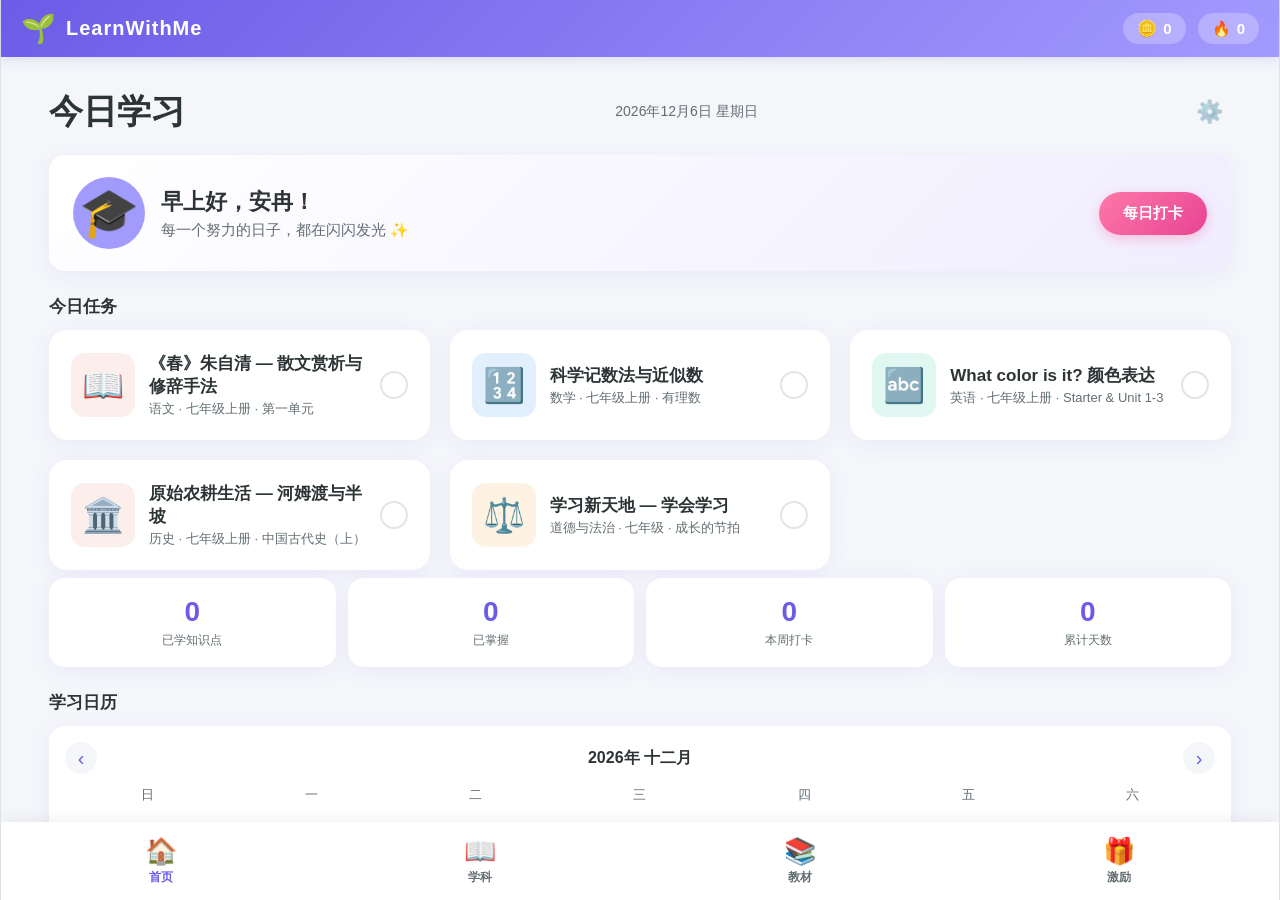
==== commit 4b6734da: "feat: 复制 LearnWithMe-old 项目内容 Co-authored-by: traeagent <traeagent@users.noreply.github.com>" ====
--- a/LearnWithMe-old/index.html
+++ b/LearnWithMe-old/index.html
@@ -11,7 +11,7 @@
   <link rel="apple-touch-icon" href="icons/icon-192.png">
   <link rel="icon" href="icons/icon-192.png">
   <title>LearnWithMe</title>
-  <link rel="stylesheet" href="css/style.css?v=20260909k">
+  <link rel="stylesheet" href="css/style.css?v=20260909l">
   <!-- PDF.js for textbook PDF processing（本地化，支持 iPad 离线运行）-->
   <script src="libs/pdf.min.js"></script>
   <!-- pdf-lib for adding bookmarks to PDFs -->
@@ -375,13 +375,13 @@
   <!-- Toast -->
   <div class="toast" id="toast"></div>
 
-  <script src="js/data.js?v=20260909k"></script>
-  <script src="js/learning.js?v=20260909k"></script>
-  <script src="js/storage.js?v=20260909k"></script>
-  <script src="js/app.js?v=20260909k"></script>
+  <script src="js/data.js?v=20260909l"></script>
+  <script src="js/learning.js?v=20260909l"></script>
+  <script src="js/storage.js?v=20260909l"></script>
+  <script src="js/app.js?v=20260909l"></script>
   <script>
     if ('serviceWorker' in navigator) {
-      navigator.serviceWorker.register('sw.js?v=20260909k').then(reg => {
+      navigator.serviceWorker.register('sw.js?v=20260909l').then(reg => {
         // 检查是否有新版本的 Service Worker
         reg.addEventListener('updatefound', () => {
           const newWorker = reg.installing;
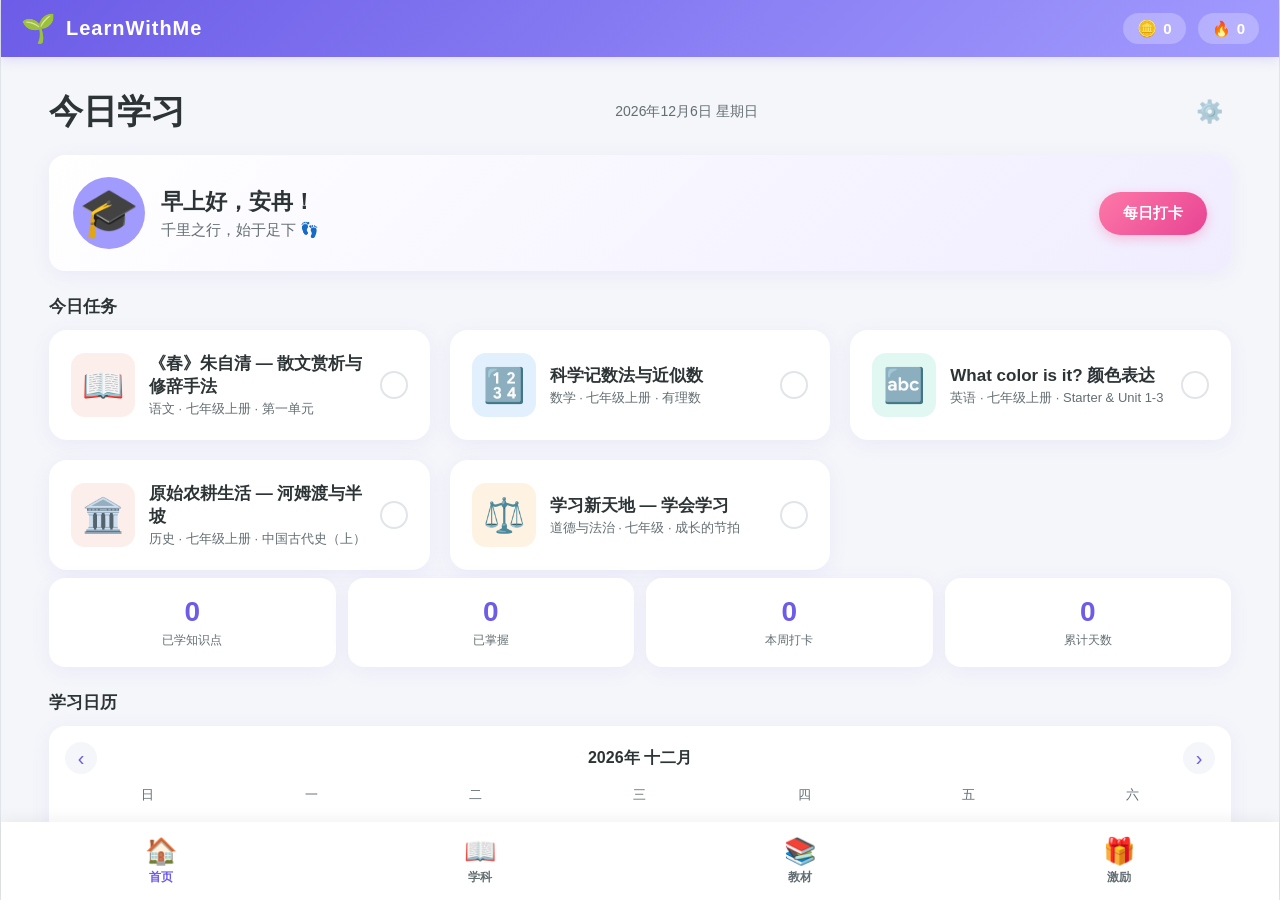
==== commit 92f52d27: "feat: 复制 LearnWithMe-old 项目内容 Co-authored-by: traeagent <traeagent@users.noreply.github.com>" ====
--- a/LearnWithMe-old/index.html
+++ b/LearnWithMe-old/index.html
@@ -11,7 +11,7 @@
   <link rel="apple-touch-icon" href="icons/icon-192.png">
   <link rel="icon" href="icons/icon-192.png">
   <title>LearnWithMe</title>
-  <link rel="stylesheet" href="css/style.css?v=20260909l">
+  <link rel="stylesheet" href="css/style.css?v=20260909m">
   <!-- PDF.js for textbook PDF processing（本地化，支持 iPad 离线运行）-->
   <script src="libs/pdf.min.js"></script>
   <!-- pdf-lib for adding bookmarks to PDFs -->
@@ -375,13 +375,13 @@
   <!-- Toast -->
   <div class="toast" id="toast"></div>
 
-  <script src="js/data.js?v=20260909l"></script>
-  <script src="js/learning.js?v=20260909l"></script>
-  <script src="js/storage.js?v=20260909l"></script>
-  <script src="js/app.js?v=20260909l"></script>
+  <script src="js/data.js?v=20260909m"></script>
+  <script src="js/learning.js?v=20260909m"></script>
+  <script src="js/storage.js?v=20260909m"></script>
+  <script src="js/app.js?v=20260909m"></script>
   <script>
     if ('serviceWorker' in navigator) {
-      navigator.serviceWorker.register('sw.js?v=20260909l').then(reg => {
+      navigator.serviceWorker.register('sw.js?v=20260909m').then(reg => {
         // 检查是否有新版本的 Service Worker
         reg.addEventListener('updatefound', () => {
           const newWorker = reg.installing;
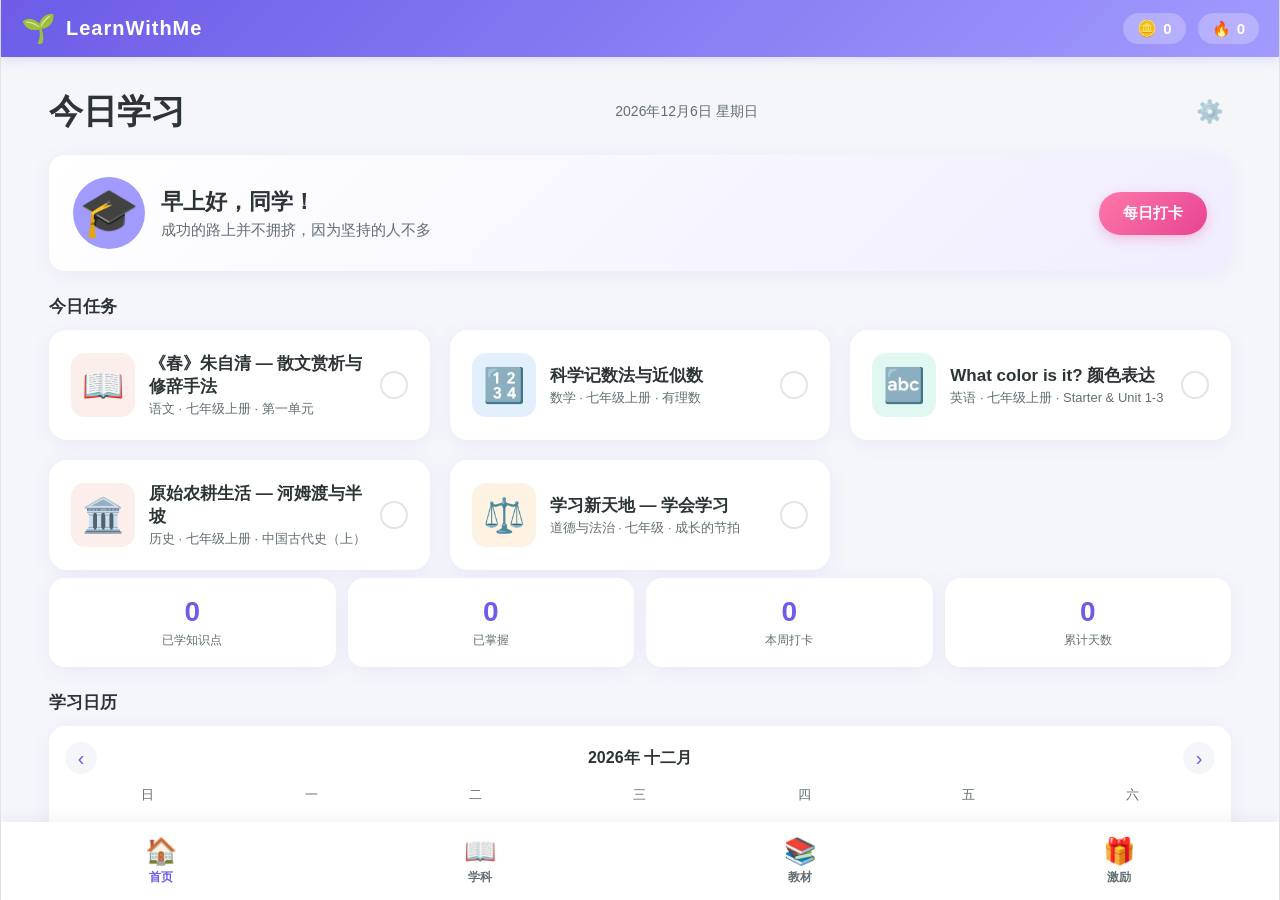
==== commit a6f25053: "fix: 目录栏目(group)点击跳转 PDF 正文 + 清理默认昵称 修复 '阅读/写作/科学世界/阅读与思考' 等栏目点击无法跳转的问题： - allLessons 构建新增两种 group： " ====
--- a/LearnWithMe-old/index.html
+++ b/LearnWithMe-old/index.html
@@ -51,7 +51,7 @@
         <div class="greeting-card">
           <div class="greeting-avatar">🎓</div>
           <div class="greeting-text">
-            <div class="greeting-title" id="greetingTitle">早上好，安冉！</div>
+            <div class="greeting-title" id="greetingTitle">早上好，同学！</div>
             <div class="greeting-sub" id="dailyQuote">今天也要加油哦～</div>
           </div>
           <button class="btn-checkin" id="btnDailyCheckin">每日打卡</button>
@@ -233,7 +233,7 @@
               <div class="setting-name">孩子昵称</div>
               <div class="setting-desc">显示在首页的称呼</div>
             </div>
-            <input type="text" class="setting-input" id="settingNickname" placeholder="安冉">
+            <input type="text" class="setting-input" id="settingNickname" placeholder="同学">
           </div>
           <div class="setting-item">
             <div class="setting-info">
--- a/LearnWithMe-old/css/style.css
+++ b/LearnWithMe-old/css/style.css
@@ -1699,6 +1699,20 @@
   cursor: default;
 }
 
+.tb-toc-group.clickable {
+  cursor: pointer;
+  opacity: 1;
+  border-radius: 8px;
+  margin: 2px 4px;
+  padding: 8px 12px 4px 18px;
+  transition: background-color .15s ease, color .15s ease;
+}
+
+.tb-toc-group.clickable:hover {
+  background: var(--primary-light, rgba(99,102,241,0.08));
+  color: var(--primary);
+}
+
 .tb-toc-item {
   display: flex;
   align-items: center;
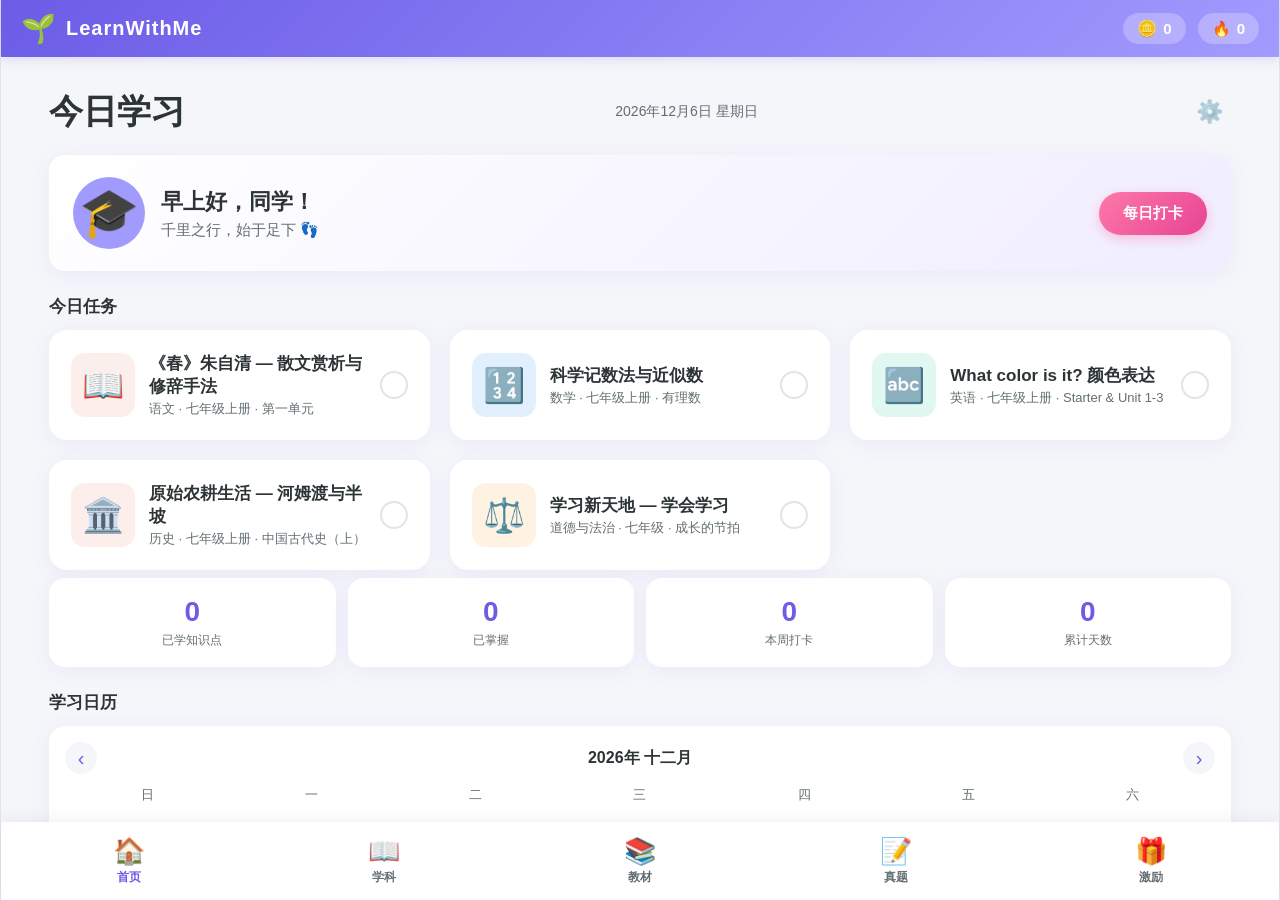
==== commit ec7c5b1c: "feat: 新增「真题」底部 tag — 上传中考真题试卷，自动提取题目组建真题库 - 底部栏新增「真题 📝」tag（首页/学科/教材/真题/激励） - 真题页：拖拽/点击上传 PDF 试卷，自动解析" ====
--- a/LearnWithMe-old/index.html
+++ b/LearnWithMe-old/index.html
@@ -222,6 +222,39 @@
         </div>
       </section>
 
+      <!-- ===== Exam Papers Page ===== -->
+      <section class="page" id="page-exams">
+        <div class="page-header">
+          <h1>真题库</h1>
+          <div class="page-sub">上传各科中考真题试卷，自动提取题目，组建真题库</div>
+        </div>
+
+        <div class="upload-zone" id="examUploadZone">
+          <div class="upload-icon">📝</div>
+          <div class="upload-text">点击或拖拽上传真题试卷 PDF</div>
+          <div class="upload-hint">支持语文/数学/英语/物理/化学等各科中考真题</div>
+          <input type="file" id="examPdfInput" accept="application/pdf" hidden>
+          <button class="btn-primary" onclick="document.getElementById('examPdfInput').click()">选择文件</button>
+        </div>
+
+        <div class="section-title">我的真题卷</div>
+        <div class="textbooks-list" id="examPapersList"></div>
+
+        <div class="exam-filter-bar" id="examFilterBar">
+          <span class="exam-filter-title">🗂️ 题库筛选</span>
+          <select class="exam-filter-select" id="examFilterSubject">
+            <option value="">全部学科</option>
+          </select>
+          <select class="exam-filter-select" id="examFilterType">
+            <option value="">全部题型</option>
+          </select>
+          <input type="text" class="exam-filter-input" id="examFilterKw" placeholder="搜索题目关键词…">
+        </div>
+
+        <div class="section-title">真题库</div>
+        <div class="exam-questions-list" id="examQuestionsList"></div>
+      </section>
+
       <!-- ===== Settings Page ===== -->
       <section class="page" id="page-settings">
         <div class="page-header">
@@ -287,6 +320,10 @@
       <button class="tab-item" data-page="textbooks">
         <div class="tab-icon">📚</div>
         <div class="tab-label">教材</div>
+      </button>
+      <button class="tab-item" data-page="exams">
+        <div class="tab-icon">📝</div>
+        <div class="tab-label">真题</div>
       </button>
       <button class="tab-item" data-page="rewards">
         <div class="tab-icon">🎁</div>
--- a/LearnWithMe-old/css/style.css
+++ b/LearnWithMe-old/css/style.css
@@ -970,6 +970,104 @@
   line-height: 1.6;
 }
 
+/* ===== 真题库 ===== */
+.exam-filter-bar {
+  display: flex;
+  flex-wrap: wrap;
+  align-items: center;
+  gap: 8px;
+  margin: 16px 0 12px;
+  padding: 12px 14px;
+  background: var(--card);
+  border-radius: 12px;
+  box-shadow: var(--shadow);
+}
+.exam-filter-title {
+  font-size: 14px;
+  font-weight: 700;
+  color: var(--text);
+}
+.exam-filter-select {
+  padding: 6px 10px;
+  border: 1px solid var(--border);
+  border-radius: 8px;
+  font-size: 13px;
+  background: var(--bg);
+  color: var(--text);
+  outline: none;
+}
+.exam-filter-input {
+  flex: 1;
+  min-width: 120px;
+  padding: 8px 12px;
+  border: 1px solid var(--border);
+  border-radius: 8px;
+  font-size: 13px;
+  background: var(--bg);
+  color: var(--text);
+  outline: none;
+}
+.exam-questions-list {
+  display: flex;
+  flex-direction: column;
+  gap: 12px;
+}
+.exam-question-item {
+  background: var(--card);
+  border-radius: 12px;
+  padding: 14px 16px;
+  box-shadow: var(--shadow);
+}
+.exam-q-head {
+  display: flex;
+  flex-wrap: wrap;
+  align-items: center;
+  gap: 8px;
+  margin-bottom: 8px;
+  font-size: 12px;
+}
+.exam-q-type {
+  background: var(--primary);
+  color: #fff;
+  padding: 2px 10px;
+  border-radius: 10px;
+  font-weight: 600;
+}
+.exam-q-source {
+  color: var(--text-light);
+}
+.exam-q-paper {
+  color: var(--text-light);
+  max-width: 180px;
+  overflow: hidden;
+  text-overflow: ellipsis;
+  white-space: nowrap;
+}
+.exam-q-stem {
+  font-size: 15px;
+  line-height: 1.7;
+  color: var(--text);
+  margin-bottom: 8px;
+}
+.exam-q-options {
+  display: flex;
+  flex-direction: column;
+  gap: 4px;
+  margin-bottom: 8px;
+  font-size: 14px;
+  color: var(--text-light);
+  padding-left: 12px;
+}
+.exam-q-answer {
+  font-size: 13px;
+  color: var(--accent);
+  padding-top: 6px;
+  border-top: 1px dashed var(--border);
+}
+.exam-q-answer.empty {
+  color: var(--text-light);
+}
+
 /* ===== Settings ===== */
 .settings-list {
   display: flex;
@@ -1849,12 +1947,53 @@
   padding: 4px 10px;
 }
 
+/* ★ 旧导航控件全部隐藏 */
+.tb-content-nav,
+.tb-offset-bar,
+.pdf-page-info,
+.pdf-page-badge { display: none !important; }
+
+/* 单页 PDF 容器：不滚动，靠手势翻页 */
 .tb-content-body {
   flex: 1;
-  overflow-y: auto;
-  -webkit-overflow-scrolling: touch;
-  padding: 28px 32px;
-  background: white;
+  min-height: 0;
+  overflow: hidden;            /* 不滚动，手势翻页 */
+  display: flex;
+  flex-direction: column;
+  align-items: center;
+  justify-content: flex-start;
+  padding: 0;
+  background: #f3f4f8;
+  position: relative;
+  -webkit-user-select: none;
+  user-select: none;
+  touch-action: pan-y;          /* 允许纵向手势 */
+}
+
+/* 页码指示器（底部小标签） */
+.pdf-page-indicator {
+  position: absolute;
+  bottom: 8px;
+  right: 12px;
+  background: rgba(0,0,0,0.5);
+  color: #fff;
+  font-size: 12px;
+  padding: 2px 10px;
+  border-radius: 10px;
+  z-index: 10;
+  pointer-events: none;       /* 不可点击 */
+}
+
+/* PDF canvas 单页 */
+.pdf-canvas {
+  display: block;
+  max-width: 100%;
+  height: auto;
+  max-height: 100%;
+  margin: 0 auto;
+  border: 1px solid #eee;
+  border-radius: 4px;
+  box-shadow: 0 2px 8px rgba(0,0,0,0.06);
 }
 
 .tb-paragraph {
@@ -1895,16 +2034,6 @@
   border-radius: 12px;
   font-size: 13px;
   font-weight: 600;
-}
-
-.pdf-canvas {
-  display: block;
-  max-width: 100%;
-  height: auto;
-  margin: 0 auto;
-  border: 1px solid var(--border);
-  border-radius: 4px;
-  box-shadow: 0 2px 12px rgba(0,0,0,0.1);
 }
 
 .btn-sm {
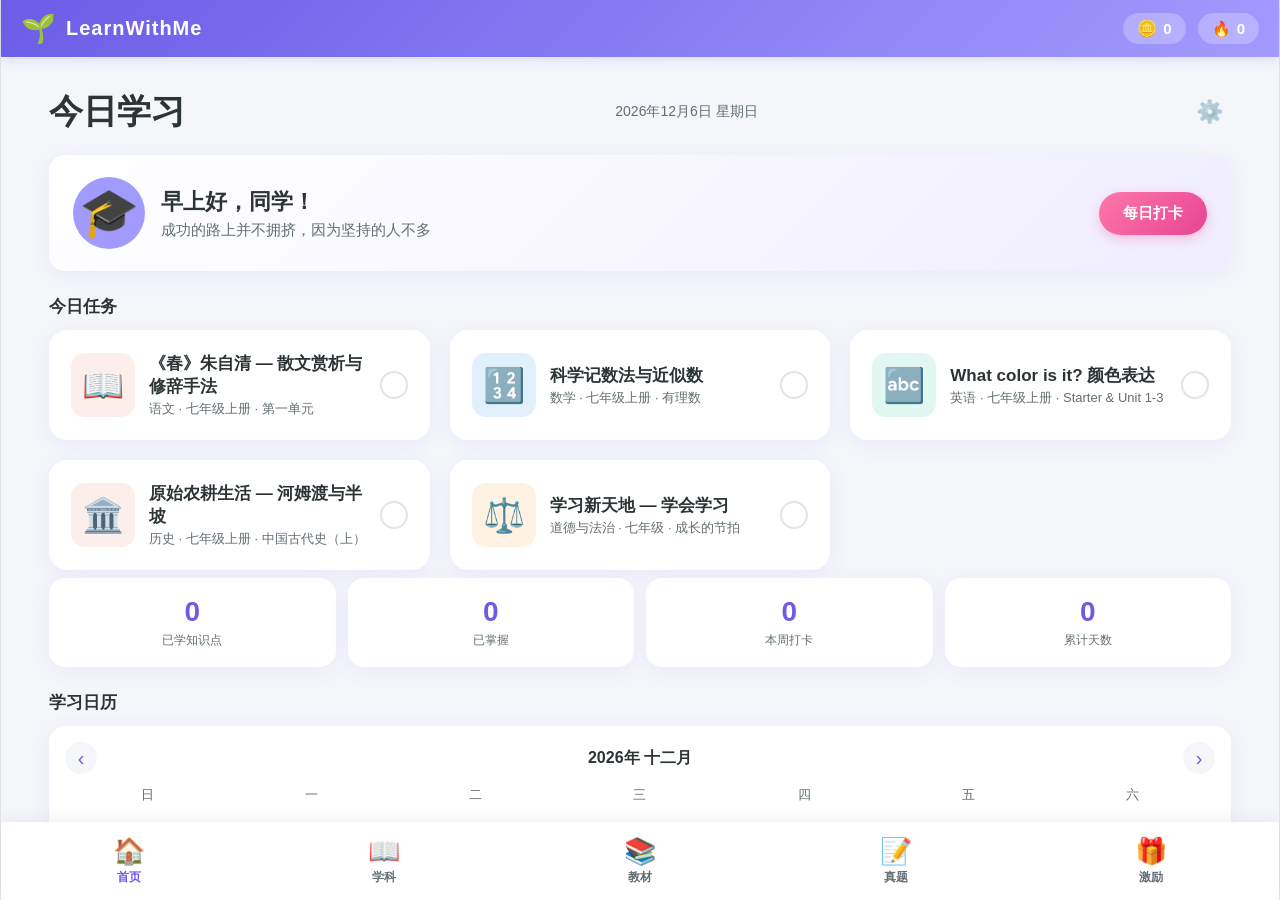
==== commit 15139677: "feat: 复制 LearnWithMe-old 项目内容 Co-authored-by: traeagent <traeagent@users.noreply.github.com>" ====
--- a/LearnWithMe-old/index.html
+++ b/LearnWithMe-old/index.html
@@ -11,7 +11,7 @@
   <link rel="apple-touch-icon" href="icons/icon-192.png">
   <link rel="icon" href="icons/icon-192.png">
   <title>LearnWithMe</title>
-  <link rel="stylesheet" href="css/style.css?v=20260909m">
+  <link rel="stylesheet" href="css/style.css?v=20260911b">
   <!-- PDF.js for textbook PDF processing（本地化，支持 iPad 离线运行）-->
   <script src="libs/pdf.min.js"></script>
   <!-- pdf-lib for adding bookmarks to PDFs -->
@@ -412,13 +412,13 @@
   <!-- Toast -->
   <div class="toast" id="toast"></div>
 
-  <script src="js/data.js?v=20260909m"></script>
-  <script src="js/learning.js?v=20260909m"></script>
-  <script src="js/storage.js?v=20260909m"></script>
-  <script src="js/app.js?v=20260909m"></script>
+  <script src="js/data.js?v=20260911b"></script>
+  <script src="js/learning.js?v=20260911b"></script>
+  <script src="js/storage.js?v=20260911b"></script>
+  <script src="js/app.js?v=20260911b"></script>
   <script>
     if ('serviceWorker' in navigator) {
-      navigator.serviceWorker.register('sw.js?v=20260909m').then(reg => {
+      navigator.serviceWorker.register('sw.js?v=20260911b').then(reg => {
         // 检查是否有新版本的 Service Worker
         reg.addEventListener('updatefound', () => {
           const newWorker = reg.installing;
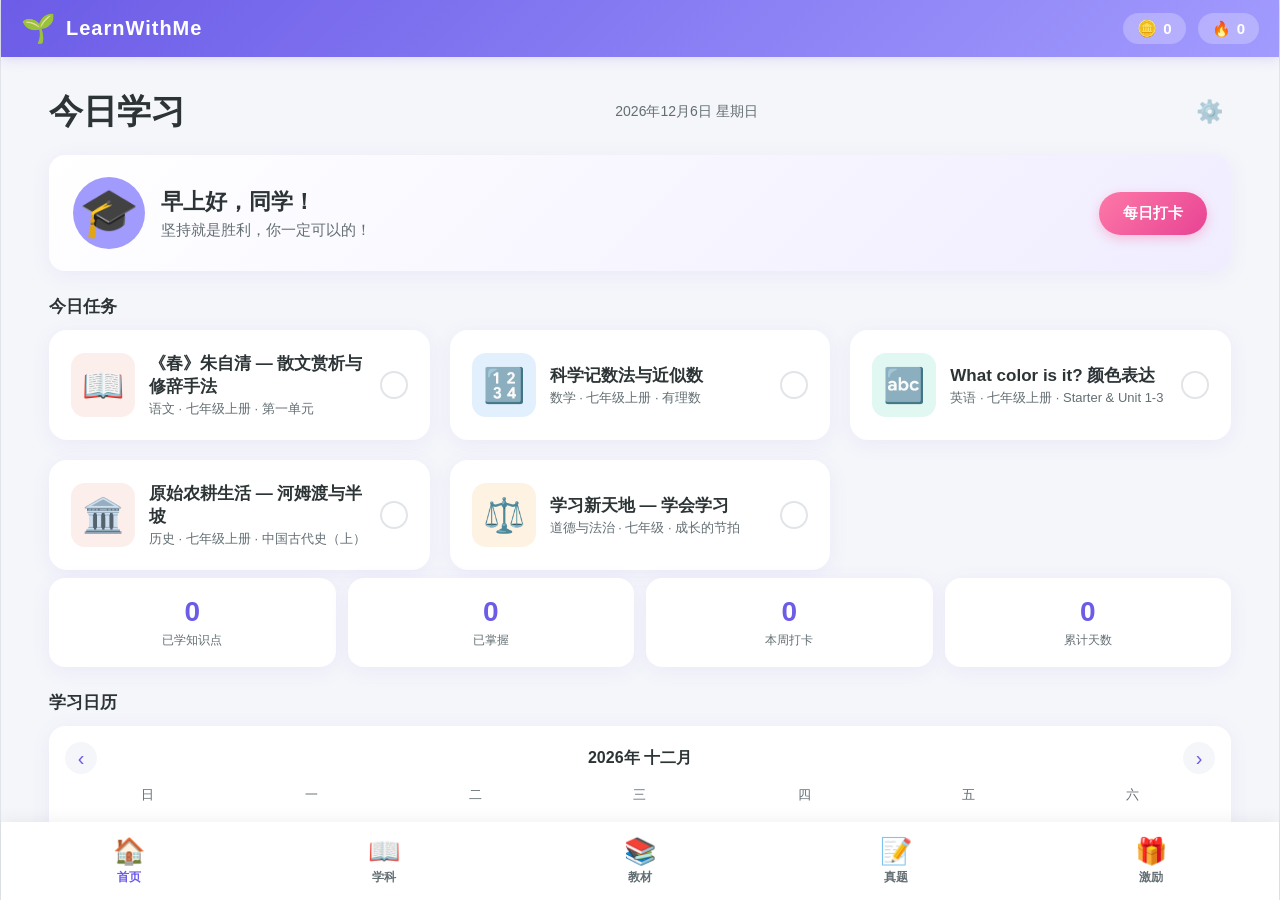
==== commit 471d3799: "feat: 复制 LearnWithMe-old 项目内容 Co-authored-by: traeagent <traeagent@users.noreply.github.com>" ====
--- a/LearnWithMe-old/index.html
+++ b/LearnWithMe-old/index.html
@@ -11,7 +11,7 @@
   <link rel="apple-touch-icon" href="icons/icon-192.png">
   <link rel="icon" href="icons/icon-192.png">
   <title>LearnWithMe</title>
-  <link rel="stylesheet" href="css/style.css?v=20260911b">
+  <link rel="stylesheet" href="css/style.css?v=20260912a">
   <!-- PDF.js for textbook PDF processing（本地化，支持 iPad 离线运行）-->
   <script src="libs/pdf.min.js"></script>
   <!-- pdf-lib for adding bookmarks to PDFs -->
@@ -412,13 +412,13 @@
   <!-- Toast -->
   <div class="toast" id="toast"></div>
 
-  <script src="js/data.js?v=20260911b"></script>
-  <script src="js/learning.js?v=20260911b"></script>
-  <script src="js/storage.js?v=20260911b"></script>
-  <script src="js/app.js?v=20260911b"></script>
+  <script src="js/data.js?v=20260912a"></script>
+  <script src="js/learning.js?v=20260912a"></script>
+  <script src="js/storage.js?v=20260912a"></script>
+  <script src="js/app.js?v=20260912a"></script>
   <script>
     if ('serviceWorker' in navigator) {
-      navigator.serviceWorker.register('sw.js?v=20260911b').then(reg => {
+      navigator.serviceWorker.register('sw.js?v=20260912a').then(reg => {
         // 检查是否有新版本的 Service Worker
         reg.addEventListener('updatefound', () => {
           const newWorker = reg.installing;
--- a/LearnWithMe-old/css/style.css
+++ b/LearnWithMe-old/css/style.css
@@ -1068,6 +1068,64 @@
   color: var(--text-light);
 }
 
+/* ===== 试卷式排版（按题型分组） ===== */
+.exam-paper-section {
+  background: var(--card);
+  border-radius: 12px;
+  padding: 14px 16px;
+  box-shadow: var(--shadow);
+  margin-bottom: 14px;
+}
+.exam-paper-section-title {
+  font-size: 16px;
+  font-weight: 700;
+  color: var(--primary);
+  padding-bottom: 8px;
+  margin-bottom: 10px;
+  border-bottom: 2px solid var(--primary);
+}
+.exam-paper-section-count {
+  font-size: 12px;
+  font-weight: 400;
+  color: var(--text-light);
+}
+.exam-paper-q {
+  padding: 8px 0 10px;
+  border-bottom: 1px dashed var(--border);
+}
+.exam-paper-q:last-child {
+  border-bottom: none;
+}
+.exam-paper-q-stem {
+  font-size: 15px;
+  line-height: 1.7;
+  color: var(--text);
+}
+.exam-paper-options {
+  margin: 6px 0 6px 14px;
+  font-size: 14px;
+  line-height: 1.8;
+  color: var(--text-light);
+}
+.exam-paper-options span {
+  display: inline-block;
+  margin-right: 18px;
+}
+.exam-paper-answer {
+  margin-left: 14px;
+  font-size: 13px;
+  color: var(--accent);
+}
+.exam-paper-answer.empty {
+  color: var(--text-light);
+}
+.exam-paper-q-src {
+  margin-left: 14px;
+  margin-top: 4px;
+  font-size: 11px;
+  color: var(--text-light);
+}
+
 /* ===== Settings ===== */
 .settings-list {
   display: flex;
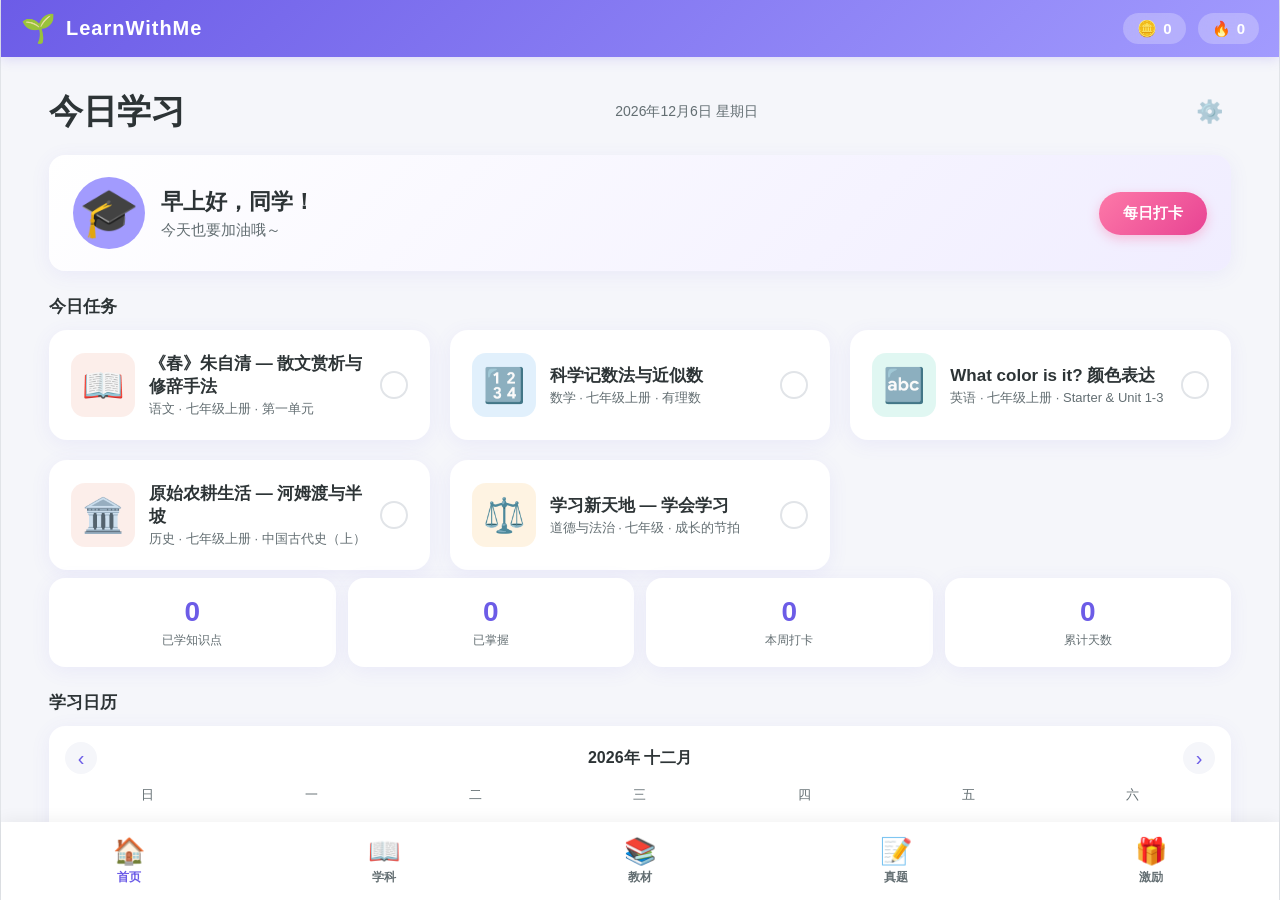
==== commit 4b494775: "feat: 复制 LearnWithMe-old 项目内容 Co-authored-by: traeagent <traeagent@users.noreply.github.com>" ====
--- a/LearnWithMe-old/index.html
+++ b/LearnWithMe-old/index.html
@@ -11,7 +11,7 @@
   <link rel="apple-touch-icon" href="icons/icon-192.png">
   <link rel="icon" href="icons/icon-192.png">
   <title>LearnWithMe</title>
-  <link rel="stylesheet" href="css/style.css?v=20260912a">
+  <link rel="stylesheet" href="css/style.css?v=20260912b">
   <!-- PDF.js for textbook PDF processing（本地化，支持 iPad 离线运行）-->
   <script src="libs/pdf.min.js"></script>
   <!-- pdf-lib for adding bookmarks to PDFs -->
@@ -412,13 +412,13 @@
   <!-- Toast -->
   <div class="toast" id="toast"></div>
 
-  <script src="js/data.js?v=20260912a"></script>
-  <script src="js/learning.js?v=20260912a"></script>
-  <script src="js/storage.js?v=20260912a"></script>
-  <script src="js/app.js?v=20260912a"></script>
+  <script src="js/data.js?v=20260912b"></script>
+  <script src="js/learning.js?v=20260912b"></script>
+  <script src="js/storage.js?v=20260912b"></script>
+  <script src="js/app.js?v=20260912b"></script>
   <script>
     if ('serviceWorker' in navigator) {
-      navigator.serviceWorker.register('sw.js?v=20260912a').then(reg => {
+      navigator.serviceWorker.register('sw.js?v=20260912b').then(reg => {
         // 检查是否有新版本的 Service Worker
         reg.addEventListener('updatefound', () => {
           const newWorker = reg.installing;
